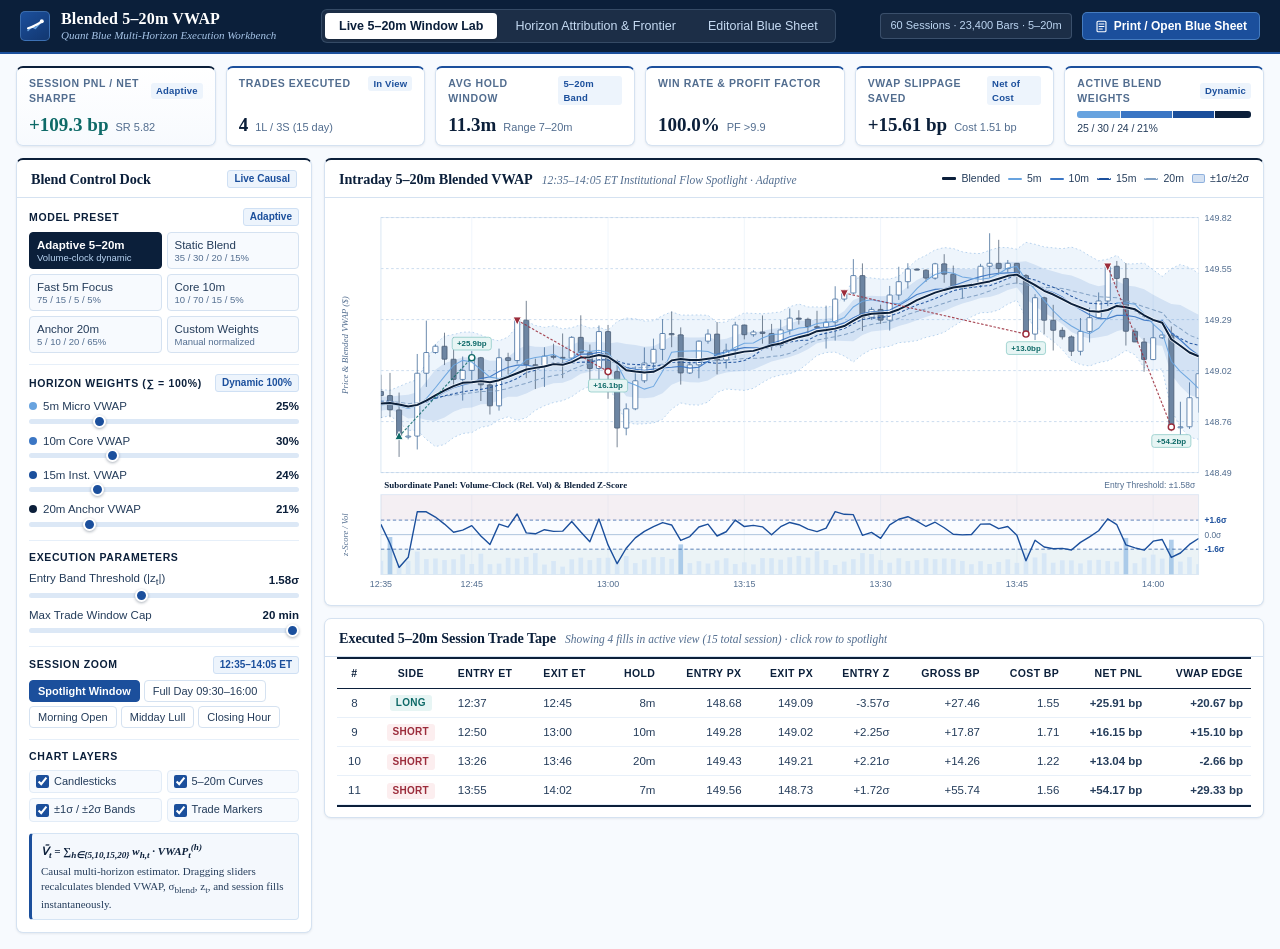
==== web/index.html @ 2b00d5d2 "Initial commit: Blended 5-20m Trade Window VWAP (Blue Style)" ====
<!DOCTYPE html>
<html lang="en">
<head>
  <meta charset="UTF-8">
  <meta name="viewport" content="width=device-width, initial-scale=1.0">
  <title>Blended 5–20m VWAP — Quant Blue Research Workbench</title>
  <link rel="stylesheet" href="styles.css">
</head>
<body>
  <!-- Top Navigation Bar -->
  <header class="topbar">
    <div class="brand">
      <div class="brand-mark" aria-hidden="true">
        <svg width="18" height="18" viewBox="0 0 18 18" fill="none">
          <path d="M2 13.5L6 9.5L9.2 11.4L15.8 4.2" stroke="#68A3DF" stroke-width="1.6" stroke-linecap="round" stroke-linejoin="round"/>
          <path d="M2 11.2C5.2 10.6 7.8 9.2 10.8 7.5C12.9 6.3 14.5 5.4 16 4.8" stroke="#FFFFFF" stroke-width="2.1" stroke-linecap="round"/>
          <circle cx="15.8" cy="4.2" r="2" fill="#FFFFFF"/>
        </svg>
      </div>
      <div class="brand-text">
        <span class="brand-title">Blended 5–20m VWAP</span>
        <span class="brand-sub">Quant Blue Multi-Horizon Execution Workbench</span>
      </div>
    </div>

    <nav class="nav-tabs" role="tablist" aria-label="Workbench Views">
      <button class="nav-tab active" role="tab" aria-selected="true" data-tab="lab" id="tabBtnLab">
        Live 5–20m Window Lab
      </button>
      <button class="nav-tab" role="tab" aria-selected="false" data-tab="attribution" id="tabBtnAttribution">
        Horizon Attribution &amp; Frontier
      </button>
      <button class="nav-tab" role="tab" aria-selected="false" data-tab="sheet" id="tabBtnSheet">
        Editorial Blue Sheet
      </button>
    </nav>

    <div class="topbar-actions">
      <span class="meta-pill num" id="topbarMeta">60 Sessions · 23,400 Bars</span>
      <button class="btn-sheet-quick" id="btnQuickSheet" title="Open Editorial Blue Sheet">
        <svg width="13" height="13" viewBox="0 0 16 16" fill="none" aria-hidden="true">
          <rect x="2.5" y="1.5" width="11" height="13" rx="1.4" stroke="currentColor" stroke-width="1.4"/>
          <path d="M5 5h6M5 8h6M5 11h4" stroke="currentColor" stroke-width="1.3" stroke-linecap="round"/>
        </svg>
        Print / Open Blue Sheet
      </button>
    </div>
  </header>

  <main class="workspace">
    <div id="dataBanner" class="data-banner">
      Waiting for quantitative data bundle (<code>../data/bundle.js</code>). Run <code>python engine/run_pipeline.py</code> to generate simulation outputs.
    </div>

    <!-- =====================================================================
         TAB 1: LIVE 5–20m WINDOW LAB
         ===================================================================== -->
    <section class="tab-panel active" id="panel-lab" role="tabpanel" aria-labelledby="tabBtnLab">
      <!-- Live KPI Strip -->
      <div class="kpi-strip">
        <div class="kpi-card flagship-kpi">
          <div class="kpi-label">
            <span>Session PnL / Net Sharpe</span>
            <span class="kpi-tag" id="kpiModeTag">Adaptive</span>
          </div>
          <div class="kpi-value-row">
            <span class="kpi-value num" id="kpiSessionPnl">—</span>
            <span class="kpi-sub num" id="kpiNetSharpe">SR —</span>
          </div>
        </div>

        <div class="kpi-card">
          <div class="kpi-label">
            <span>Trades Executed</span>
            <span class="kpi-tag num" id="kpiWindowTag">Window</span>
          </div>
          <div class="kpi-value-row">
            <span class="kpi-value num" id="kpiTradeCount">—</span>
            <span class="kpi-sub num" id="kpiLongShort">—</span>
          </div>
        </div>

        <div class="kpi-card">
          <div class="kpi-label">
            <span>Avg Hold Window</span>
            <span class="kpi-tag">5–20m Band</span>
          </div>
          <div class="kpi-value-row">
            <span class="kpi-value num" id="kpiAvgHold">—</span>
            <span class="kpi-sub num" id="kpiHoldRange">—</span>
          </div>
        </div>

        <div class="kpi-card">
          <div class="kpi-label">
            <span>Win Rate &amp; Profit Factor</span>
          </div>
          <div class="kpi-value-row">
            <span class="kpi-value num" id="kpiWinRate">—</span>
            <span class="kpi-sub num" id="kpiProfitFactor">PF —</span>
          </div>
        </div>

        <div class="kpi-card">
          <div class="kpi-label">
            <span>VWAP Slippage Saved</span>
            <span class="kpi-tag">Net of Cost</span>
          </div>
          <div class="kpi-value-row">
            <span class="kpi-value num" id="kpiSlippage">—</span>
            <span class="kpi-sub num" id="kpiAvgCost">Cost —</span>
          </div>
        </div>

        <div class="kpi-card">
          <div class="kpi-label">
            <span>Active Blend Weights</span>
            <span class="kpi-tag num" id="kpiWeightMode">w₅–w₂₀</span>
          </div>
          <div class="kpi-weight-bar" id="kpiWeightBar">
            <span style="width:35%; background:#68A3DF;"></span>
            <span style="width:30%; background:#3B76C4;"></span>
            <span style="width:20%; background:#1B4F9C;"></span>
            <span style="width:15%; background:#0B1F3A;"></span>
          </div>
          <div class="kpi-weight-labels num" id="kpiWeightText">35 / 30 / 20 / 15%</div>
        </div>
      </div>

      <!-- Two-Column Workspace -->
      <div class="lab-grid">
        <!-- Left Column: Control Dock -->
        <aside class="card card-accent-top control-dock">
          <div class="card-header">
            <div class="card-title-group">
              <h2 class="card-title">Blend Control Dock</h2>
            </div>
            <span class="dock-badge" id="dockSimBadge">Live Causal</span>
          </div>

          <div class="dock-body">
            <!-- Mode Presets -->
            <div class="dock-section">
              <div class="dock-label-row">
                <span class="dock-heading">Model Preset</span>
                <span class="dock-badge num" id="presetActiveLabel">Adaptive</span>
              </div>
              <div class="preset-grid" id="presetGrid">
                <button class="preset-btn active" data-preset="adaptive">
                  <span>Adaptive 5–20m</span>
                  <small>Volume-clock dynamic</small>
                </button>
                <button class="preset-btn" data-preset="static">
                  <span>Static Blend</span>
                  <small>35 / 30 / 20 / 15%</small>
                </button>
                <button class="preset-btn" data-preset="fast5">
                  <span>Fast 5m Focus</span>
                  <small>75 / 15 / 5 / 5%</small>
                </button>
                <button class="preset-btn" data-preset="core10">
                  <span>Core 10m</span>
                  <small>10 / 70 / 15 / 5%</small>
                </button>
                <button class="preset-btn" data-preset="anchor20">
                  <span>Anchor 20m</span>
                  <small>5 / 10 / 20 / 65%</small>
                </button>
                <button class="preset-btn" data-preset="custom">
                  <span>Custom Weights</span>
                  <small>Manual normalized</small>
                </button>
              </div>
            </div>

            <!-- 4 Synchronized Horizon Weight Sliders -->
            <div class="dock-section">
              <div class="dock-label-row">
                <span class="dock-heading">Horizon Weights (&#8721; = 100%)</span>
                <span class="dock-badge num" id="weightSumBadge">100%</span>
              </div>
              <div class="slider-list">
                <div class="slider-row">
                  <div class="slider-meta">
                    <span class="slider-name"><i class="swatch" style="background:#68A3DF;"></i>5m Micro VWAP</span>
                    <span class="slider-val num" id="valW5">35%</span>
                  </div>
                  <input type="range" class="blue-slider" id="sliderW5" min="0" max="100" step="1" value="35" aria-label="5 minute VWAP weight">
                </div>

                <div class="slider-row">
                  <div class="slider-meta">
                    <span class="slider-name"><i class="swatch" style="background:#3B76C4;"></i>10m Core VWAP</span>
                    <span class="slider-val num" id="valW10">30%</span>
                  </div>
                  <input type="range" class="blue-slider" id="sliderW10" min="0" max="100" step="1" value="30" aria-label="10 minute VWAP weight">
                </div>

                <div class="slider-row">
                  <div class="slider-meta">
                    <span class="slider-name"><i class="swatch" style="background:#1B4F9C;"></i>15m Inst. VWAP</span>
                    <span class="slider-val num" id="valW15">20%</span>
                  </div>
                  <input type="range" class="blue-slider" id="sliderW15" min="0" max="100" step="1" value="20" aria-label="15 minute VWAP weight">
                </div>

                <div class="slider-row">
                  <div class="slider-meta">
                    <span class="slider-name"><i class="swatch" style="background:#0B1F3A;"></i>20m Anchor VWAP</span>
                    <span class="slider-val num" id="valW20">15%</span>
                  </div>
                  <input type="range" class="blue-slider" id="sliderW20" min="0" max="100" step="1" value="15" aria-label="20 minute VWAP weight">
                </div>
              </div>
            </div>

            <!-- Entry Threshold & Hold Cap -->
            <div class="dock-section">
              <div class="dock-label-row">
                <span class="dock-heading">Execution Parameters</span>
              </div>
              <div class="slider-list">
                <div class="slider-row">
                  <div class="slider-meta">
                    <span class="slider-name"><span>Entry Band Threshold (|z<sub>t</sub>|)</span></span>
                    <span class="slider-val num" id="valEntryZ">1.58&sigma;</span>
                  </div>
                  <input type="range" class="blue-slider" id="sliderEntryZ" min="1.00" max="2.40" step="0.02" value="1.58" aria-label="Entry Z-score threshold">
                </div>

                <div class="slider-row">
                  <div class="slider-meta">
                    <span class="slider-name">Max Trade Window Cap</span>
                    <span class="slider-val num" id="valMaxHold">20 min</span>
                  </div>
                  <input type="range" class="blue-slider" id="sliderMaxHold" min="5" max="20" step="1" value="20" aria-label="Max trade hold window in minutes">
                </div>
              </div>
            </div>

            <!-- Session Zoom -->
            <div class="dock-section">
              <div class="dock-label-row">
                <span class="dock-heading">Session Zoom</span>
                <span class="dock-badge num" id="zoomRangeLabel">Spotlight</span>
              </div>
              <div class="zoom-pills" id="zoomPills">
                <button class="pill-btn active" data-zoom="spotlight">Spotlight Window</button>
                <button class="pill-btn" data-zoom="full">Full Day 09:30–16:00</button>
                <button class="pill-btn" data-zoom="open">Morning Open</button>
                <button class="pill-btn" data-zoom="midday">Midday Lull</button>
                <button class="pill-btn" data-zoom="close">Closing Hour</button>
              </div>
            </div>

            <!-- Overlays -->
            <div class="dock-section">
              <div class="dock-label-row">
                <span class="dock-heading">Chart Layers</span>
              </div>
              <div class="toggle-grid">
                <label class="toggle-chip"><input type="checkbox" id="chkCandles" checked> Candlesticks</label>
                <label class="toggle-chip"><input type="checkbox" id="chkHorizons" checked> 5–20m Curves</label>
                <label class="toggle-chip"><input type="checkbox" id="chkBands" checked> &plusmn;1&sigma; / &plusmn;2&sigma; Bands</label>
                <label class="toggle-chip"><input type="checkbox" id="chkTrades" checked> Trade Markers</label>
              </div>
            </div>

            <!-- Concise Causal Note -->
            <div class="dock-formula-note">
              <span class="math-line">V&#772;<sub>t</sub> = &sum;<sub>h&isin;{5,10,15,20}</sub> w<sub>h,t</sub> &middot; VWAP<sub>t</sub><sup>(h)</sup></span>
              Causal multi-horizon estimator. Dragging sliders recalculates blended VWAP, &sigma;<sub>blend</sub>, z<sub>t</sub>, and session fills instantaneously.
            </div>
          </div>
        </aside>

        <!-- Right Column: Intraday Chart + Trade Tape -->
        <div class="lab-main">
          <!-- Main Intraday Chart Card -->
          <div class="card card-accent-top">
            <div class="card-header">
              <div class="card-title-group">
                <h2 class="card-title">Intraday 5–20m Blended VWAP</h2>
                <span class="card-subtitle" id="chartWindowCaption">Representative Session · 1-min bars</span>
              </div>
              <div class="chart-legend compact">
                <span class="legend-item"><i class="legend-line" style="background:#0B1F3A; height:3px;"></i>Blended</span>
                <span class="legend-item"><i class="legend-line" style="background:#68A3DF;"></i>5m</span>
                <span class="legend-item"><i class="legend-line" style="background:#3B76C4;"></i>10m</span>
                <span class="legend-item"><i class="legend-line dashed" style="border-color:#1B4F9C;"></i>15m</span>
                <span class="legend-item"><i class="legend-line dashed" style="border-color:#7E9EC2;"></i>20m</span>
                <span class="legend-item"><i class="legend-band"></i>&plusmn;1&sigma;/&plusmn;2&sigma;</span>
              </div>
            </div>

            <div class="chart-stage" id="chartStage">
              <svg id="intradayChart" class="chart-svg" viewBox="0 0 1080 462" preserveAspectRatio="xMidYMid meet" role="img" aria-label="Intraday Blended 5-20m VWAP chart with volume clock and Z-score panel"></svg>
              <div id="chartTooltip" class="inspector-tooltip"></div>
            </div>
          </div>

          <!-- Trade Tape Table Card -->
          <div class="card">
            <div class="card-header">
              <div class="card-title-group">
                <h2 class="card-title">Executed 5–20m Session Trade Tape</h2>
                <span class="card-subtitle" id="tapeSummaryText">Click any row to spotlight entry/exit on chart</span>
              </div>
              <button class="pill-btn" id="btnClearTradeSelection" style="display:none;">Clear Spotlight</button>
            </div>
            <div class="tape-card-body">
              <div class="table-scroll">
                <table class="booktabs" id="tradeTapeTable">
                  <thead>
                    <tr>
                      <th class="center">#</th>
                      <th class="center">Side</th>
                      <th class="left">Entry ET</th>
                      <th class="left">Exit ET</th>
                      <th>Hold</th>
                      <th>Entry Px</th>
                      <th>Exit Px</th>
                      <th>Entry z</th>
                      <th>Gross bp</th>
                      <th>Cost bp</th>
                      <th>Net PnL</th>
                      <th>VWAP Edge</th>
                    </tr>
                  </thead>
                  <tbody id="tradeTapeBody"></tbody>
                </table>
              </div>
            </div>
          </div>
        </div>
      </div>
    </section>

    <!-- =====================================================================
         TAB 2: HORIZON ATTRIBUTION & FRONTIER
         ===================================================================== -->
    <section class="tab-panel" id="panel-attribution" role="tabpanel" aria-labelledby="tabBtnAttribution">
      <div class="attr-top-grid">
        <!-- Left: Interactive Fig. 1 Regime Frontier Map -->
        <div class="card card-accent-top">
          <div class="card-header">
            <div class="card-title-group">
              <h2 class="card-title">Fig. 1. The 5–20m VWAP Regime Frontier</h2>
              <span class="card-subtitle">13 trade-window configurations across 3 holding regimes · click any bubble to inspect</span>
            </div>
          </div>
          <div class="frontier-body">
            <svg id="frontierChart" class="chart-svg" viewBox="0 0 820 388" preserveAspectRatio="xMidYMid meet" role="img" aria-label="Interactive 5 to 20 minute VWAP Regime Frontier Map"></svg>

            <!-- Selected Configuration Inspector Card -->
            <div class="config-inspector" id="configInspector">
              <div class="ci-main">
                <span class="ci-name" id="ciName">Adaptive Blend 5–20m</span>
                <span class="ci-meta" id="ciMeta">Core Blended · 5–20m Dynamic · Flagship</span>
              </div>
              <div class="ci-metrics num" id="ciMetrics"></div>
              <button class="btn-inspect-lab" id="btnLoadInLab">Load in Window Lab &rarr;</button>
            </div>
          </div>
        </div>

        <!-- Right Stack: Dynamic Weight Schedule + Duration Distribution -->
        <div class="attr-right-stack">
          <div class="card card-accent-top">
            <div class="card-header">
              <div class="card-title-group">
                <h2 class="card-title">Intraday Weight Schedule</h2>
              </div>
              <div class="chart-legend compact">
                <span class="legend-item"><i class="swatch" style="background:#68A3DF;"></i>5m</span>
                <span class="legend-item"><i class="swatch" style="background:#3B76C4;"></i>10m</span>
                <span class="legend-item"><i class="swatch" style="background:#1B4F9C;"></i>15m</span>
                <span class="legend-item"><i class="swatch" style="background:#0B1F3A;"></i>20m</span>
                <span class="legend-item"><i class="legend-line dashed" style="border-color:#0B1F3A;"></i>Vol</span>
              </div>
            </div>
            <div class="attr-chart-pad">
              <svg id="weightScheduleChart" class="chart-svg" viewBox="0 0 540 202" preserveAspectRatio="xMidYMid meet" role="img" aria-label="Intraday Dynamic Weight Schedule across 5m to 20m horizons"></svg>
              <div id="weightTooltip" class="inspector-tooltip" style="min-width:190px;"></div>
            </div>
          </div>

          <div class="card">
            <div class="card-header">
              <div class="card-title-group">
                <h2 class="card-title">Trade Duration (5–20m)</h2>
                <span class="card-subtitle" id="durationSubtitle">Flagship Adaptive Blend histogram</span>
              </div>
            </div>
            <div class="attr-chart-pad">
              <svg id="durationChart" class="chart-svg" viewBox="0 0 540 194" preserveAspectRatio="xMidYMid meet" role="img" aria-label="Flagship trade holding duration distribution from 5 to 20 minutes"></svg>
            </div>
          </div>
        </div>
      </div>

      <!-- Bottom Full-Width Sortable 13-Configuration Benchmark Table -->
      <div class="card card-accent-top">
        <div class="card-header">
          <div class="card-title-group">
            <h2 class="card-title">Table I. Complete 13-Configuration 5–20m VWAP Benchmark</h2>
            <span class="card-subtitle">Click column headers to sort · click row to highlight on Fig. 1</span>
          </div>
          <div class="filter-bar" id="regimeFilterBar">
            <button class="pill-btn active" data-filter="all">All (13)</button>
            <button class="pill-btn" data-filter="blended">Blended 5–20m (3)</button>
            <button class="pill-btn" data-filter="micro">Micro-Pulse (4)</button>
            <button class="pill-btn" data-filter="core">Core Blended (5)</button>
            <button class="pill-btn" data-filter="anchor">Anchor Drift (4)</button>
          </div>
        </div>
        <div class="tape-card-body">
          <div class="table-scroll tall">
            <table class="booktabs" id="benchmarkTable">
              <thead>
                <tr>
                  <th class="left sortable" data-sort="name">Configuration <span class="sort-arrow"></span></th>
                  <th class="left sortable" data-sort="regime">Regime <span class="sort-arrow"></span></th>
                  <th class="center sortable" data-sort="window_label">Window <span class="sort-arrow"></span></th>
                  <th class="sortable" data-sort="avg_hold_min">Avg Hold <span class="sort-arrow"></span></th>
                  <th class="sortable" data-sort="net_sharpe">Net Sharpe <span class="sort-arrow">&#9660;</span></th>
                  <th class="sortable" data-sort="gross_sharpe">Gross SR <span class="sort-arrow"></span></th>
                  <th class="sortable" data-sort="annual_return_pct">Ann. Ret % <span class="sort-arrow"></span></th>
                  <th class="sortable" data-sort="vwap_slippage_saved_bps">Slip. Saved <span class="sort-arrow"></span></th>
                  <th class="sortable" data-sort="annual_trades">Ann. Trades <span class="sort-arrow"></span></th>
                  <th class="sortable" data-sort="win_rate_pct">Win Rate <span class="sort-arrow"></span></th>
                  <th class="sortable" data-sort="profit_factor">PF <span class="sort-arrow"></span></th>
                  <th class="sortable" data-sort="max_drawdown_pct">Max DD <span class="sort-arrow"></span></th>
                  <th class="sortable" data-sort="avg_cost_bps">Cost bp <span class="sort-arrow"></span></th>
                </tr>
              </thead>
              <tbody id="benchmarkBody"></tbody>
            </table>
          </div>
        </div>
      </div>
    </section>

    <!-- =====================================================================
         TAB 3: EDITORIAL BLUE SHEET PREVIEW
         ===================================================================== -->
    <section class="tab-panel" id="panel-sheet" role="tabpanel" aria-labelledby="tabBtnSheet">
      <div class="sheet-toolbar">
        <div class="card-title-group">
          <h2 class="card-title">Publication Broadsheet — Blended 5–20m VWAP Editorial Blue Sheet</h2>
          <span class="card-subtitle">Single-page Letter layout powered by identical quantitative bundle</span>
        </div>
        <div class="sheet-actions">
          <a class="btn-secondary" href="blue_sheet.html" target="_blank" rel="noopener">Open Full Sheet &#8599;</a>
          <button class="btn-primary" id="btnPrintSheet">Print / Save PDF</button>
        </div>
      </div>

      <div class="sheet-stage">
        <div class="sheet-frame-wrap">
          <iframe id="blueSheetFrame" class="sheet-frame" src="blue_sheet.html" title="Editorial Blue Sheet Preview"></iframe>
        </div>
      </div>
    </section>
  </main>

  <script src="../data/bundle.js"></script>
  <script src="app.js"></script>
</body>
</html>
---- web/styles.css ----
/* ==========================================================================
   Blended 5-20m VWAP — Quant Blue Editorial Workbench
   Offline-capable stylesheet faithful to refined academic Quant Blue DNA
   ========================================================================== */

:root {
  --navy: #0B1F3A;
  --navy-deep: #071529;
  --cobalt: #1B4F9C;
  --steel: #3B76C4;
  --cerulean: #68A3DF;
  --sky-muted: #98BCE3;
  --ice: #EDF4FC;
  --ice-soft: #F4F8FD;
  --porcelain: #F7FAFE;
  --white: #FFFFFF;

  --ink: #0B1F3A;
  --ink-body: #253D5B;
  --ink-muted: #526D8F;
  --grid: #B8CEE8;
  --border: #D5E2F1;
  --border-strong: #9CB6D4;

  --long: #0E6A68;
  --long-bg: #E7F5F4;
  --short: #9B2C3B;
  --short-bg: #FCEEEF;

  --font-serif: "Georgia", "Cambria", "Times New Roman", serif;
  --font-sans: "Segoe UI", -apple-system, BlinkMacSystemFont, "Helvetica Neue", Arial, sans-serif;
  --font-mono: "Consolas", "SFMono-Regular", "Segoe UI", monospace;

  --radius-sm: 4px;
  --radius-md: 7px;
  --shadow-card: 0 1px 3px rgba(11, 31, 58, 0.05), 0 1px 2px rgba(11, 31, 58, 0.03);
  --shadow-float: 0 8px 24px rgba(11, 31, 58, 0.12);
}

*, *::before, *::after {
  box-sizing: border-box;
}

html, body {
  margin: 0;
  padding: 0;
  background-color: var(--porcelain);
  color: var(--ink);
  font-family: var(--font-sans);
  font-size: 13px;
  line-height: 1.42;
  -webkit-font-smoothing: antialiased;
}

.num {
  font-variant-numeric: tabular-nums;
}

/* ---------- Top Navigation Bar ---------- */
.topbar {
  position: sticky;
  top: 0;
  z-index: 40;
  height: 54px;
  background: var(--navy);
  color: var(--white);
  border-bottom: 2px solid var(--cobalt);
  display: flex;
  align-items: center;
  justify-content: space-between;
  padding: 0 20px;
  gap: 16px;
}

.brand {
  display: flex;
  align-items: center;
  gap: 11px;
  min-width: 0;
}

.brand-mark {
  width: 30px;
  height: 30px;
  border-radius: 5px;
  background: linear-gradient(145deg, var(--cobalt) 0%, #123770 100%);
  border: 1px solid rgba(104, 163, 223, 0.45);
  display: flex;
  align-items: center;
  justify-content: center;
  flex-shrink: 0;
}

.brand-text {
  display: flex;
  flex-direction: column;
  line-height: 1.15;
}

.brand-title {
  font-family: var(--font-serif);
  font-size: 16px;
  font-weight: 700;
  letter-spacing: 0.01em;
  color: var(--white);
  white-space: nowrap;
}

.brand-sub {
  font-family: var(--font-serif);
  font-style: italic;
  font-size: 11px;
  color: #A7C5E8;
  white-space: nowrap;
}

.nav-tabs {
  display: flex;
  align-items: center;
  gap: 4px;
  background: rgba(255, 255, 255, 0.07);
  padding: 3px;
  border-radius: 6px;
  border: 1px solid rgba(167, 197, 232, 0.18);
}

.nav-tab {
  appearance: none;
  border: none;
  background: transparent;
  color: #C7DCF4;
  font-family: var(--font-sans);
  font-size: 12.5px;
  font-weight: 500;
  padding: 6px 14px;
  border-radius: 4px;
  cursor: pointer;
  white-space: nowrap;
}

.nav-tab:hover {
  color: var(--white);
  background: rgba(255, 255, 255, 0.08);
}

.nav-tab.active {
  background: var(--white);
  color: var(--navy);
  font-weight: 600;
  box-shadow: 0 1px 2px rgba(0, 0, 0, 0.18);
}

.topbar-actions {
  display: flex;
  align-items: center;
  gap: 10px;
}

.meta-pill {
  font-size: 11px;
  color: #BDD6F2;
  background: rgba(255, 255, 255, 0.07);
  border: 1px solid rgba(167, 197, 232, 0.22);
  padding: 4px 9px;
  border-radius: 4px;
  white-space: nowrap;
}

.btn-sheet-quick {
  appearance: none;
  background: var(--cobalt);
  color: var(--white);
  border: 1px solid rgba(104, 163, 223, 0.55);
  font-family: var(--font-sans);
  font-size: 12px;
  font-weight: 600;
  padding: 6px 12px;
  border-radius: 5px;
  cursor: pointer;
  display: inline-flex;
  align-items: center;
  gap: 6px;
  transition: background 0.15s ease;
  white-space: nowrap;
}

.btn-sheet-quick:hover {
  background: var(--steel);
}

/* ---------- Main Container & Views ---------- */
.workspace {
  max-width: 1440px;
  margin: 0 auto;
  padding: 12px 16px 16px;
}

.tab-panel {
  display: none;
}

.tab-panel.active {
  display: block;
}

/* ---------- Editorial Cards ---------- */
.card {
  background: var(--white);
  border: 1px solid var(--border);
  border-radius: var(--radius-md);
  box-shadow: var(--shadow-card);
}

.card-accent-top {
  border-top: 2.5px solid var(--navy);
}

.card-header {
  display: flex;
  align-items: center;
  justify-content: space-between;
  gap: 12px;
  padding: 9px 14px 8px;
  border-bottom: 1px solid var(--border);
}

.card-title-group {
  display: flex;
  align-items: baseline;
  gap: 9px;
  min-width: 0;
}

.card-title {
  margin: 0;
  font-family: var(--font-serif);
  font-size: 14.2px;
  font-weight: 700;
  color: var(--navy);
  letter-spacing: -0.005em;
  white-space: nowrap;
}

.card-subtitle {
  font-family: var(--font-serif);
  font-style: italic;
  font-size: 11.5px;
  color: var(--ink-muted);
  white-space: nowrap;
  overflow: hidden;
  text-overflow: ellipsis;
}

/* ---------- KPI Strip (Tab 1) ---------- */
.kpi-strip {
  display: grid;
  grid-template-columns: repeat(6, minmax(0, 1fr));
  gap: 10px;
  margin-bottom: 12px;
}

.kpi-card {
  background: var(--white);
  border: 1px solid var(--border);
  border-top: 2px solid var(--cobalt);
  border-radius: var(--radius-md);
  padding: 8px 12px 9px;
  box-shadow: var(--shadow-card);
  display: flex;
  flex-direction: column;
  justify-content: space-between;
  min-height: 68px;
}

.kpi-card.flagship-kpi {
  border-top-color: var(--navy);
  background: linear-gradient(180deg, #FFFFFF 0%, #F7FAFE 100%);
}

.kpi-label {
  font-size: 10.5px;
  font-weight: 600;
  text-transform: uppercase;
  letter-spacing: 0.055em;
  color: var(--ink-muted);
  display: flex;
  align-items: center;
  justify-content: space-between;
  gap: 6px;
}

.kpi-tag {
  font-size: 9.5px;
  font-weight: 600;
  padding: 1px 5px;
  border-radius: 3px;
  background: var(--ice);
  color: var(--cobalt);
  letter-spacing: 0.02em;
  text-transform: none;
}

.kpi-value-row {
  display: flex;
  align-items: baseline;
  gap: 7px;
  margin-top: 2px;
}

.kpi-value {
  font-family: var(--font-serif);
  font-size: 19px;
  font-weight: 700;
  color: var(--navy);
  line-height: 1.15;
}

.kpi-value.pos { color: var(--long); }
.kpi-value.neg { color: var(--short); }

.kpi-sub {
  font-size: 11px;
  color: var(--ink-muted);
  white-space: nowrap;
  overflow: hidden;
  text-overflow: ellipsis;
}

.kpi-weight-bar {
  display: flex;
  height: 7px;
  border-radius: 3px;
  overflow: hidden;
  background: var(--ice);
  margin: 5px 0 3px;
  gap: 1px;
}

.kpi-weight-bar span {
  display: block;
  height: 100%;
  transition: width 0.15s ease;
}

.kpi-weight-labels {
  font-size: 10.5px;
  color: var(--ink-body);
  font-weight: 500;
  letter-spacing: -0.01em;
}

/* ---------- Tab 1 Lab Grid ---------- */
.lab-grid {
  display: grid;
  grid-template-columns: 296px minmax(0, 1fr);
  gap: 12px;
  align-items: start;
}

/* Control Dock */
.control-dock {
  display: flex;
  flex-direction: column;
}

.dock-body {
  padding: 10px 12px 12px;
  display: flex;
  flex-direction: column;
  gap: 11px;
}

.dock-section {
  display: flex;
  flex-direction: column;
  gap: 6px;
}

.dock-section + .dock-section {
  padding-top: 9px;
  border-top: 1px solid #E6EFF9;
}

.dock-label-row {
  display: flex;
  align-items: center;
  justify-content: space-between;
  gap: 6px;
}

.dock-heading {
  font-size: 10.5px;
  font-weight: 700;
  text-transform: uppercase;
  letter-spacing: 0.06em;
  color: var(--navy);
}

.dock-badge {
  font-size: 10px;
  font-weight: 600;
  padding: 1px 6px;
  border-radius: 3px;
  background: var(--ice);
  color: var(--cobalt);
  border: 1px solid #CFE0F4;
}

.preset-grid {
  display: grid;
  grid-template-columns: repeat(2, minmax(0, 1fr));
  gap: 5px;
}

.preset-btn {
  appearance: none;
  border: 1px solid var(--border);
  background: var(--porcelain);
  color: var(--ink-body);
  font-family: var(--font-sans);
  font-size: 11.5px;
  font-weight: 500;
  padding: 5.5px 7px;
  border-radius: 4px;
  cursor: pointer;
  text-align: left;
  transition: all 0.12s ease;
  display: flex;
  flex-direction: column;
  gap: 1px;
}

.preset-btn small {
  font-size: 9.5px;
  color: var(--ink-muted);
  font-weight: 400;
}

.preset-btn:hover {
  border-color: var(--steel);
  background: var(--ice-soft);
}

.preset-btn.active {
  background: var(--navy);
  border-color: var(--navy);
  color: var(--white);
  font-weight: 600;
}

.preset-btn.active small {
  color: #B9D4F2;
}

/* Sliders */
.slider-list {
  display: flex;
  flex-direction: column;
  gap: 7px;
}

.slider-row {
  display: flex;
  flex-direction: column;
  gap: 2px;
}

.slider-meta {
  display: flex;
  align-items: center;
  justify-content: space-between;
  font-size: 11.5px;
}

.slider-name {
  display: inline-flex;
  align-items: center;
  gap: 6px;
  font-weight: 500;
  color: var(--ink-body);
}

.swatch {
  width: 8px;
  height: 8px;
  border-radius: 50%;
  display: inline-block;
  flex-shrink: 0;
}

.slider-val {
  font-weight: 600;
  color: var(--navy);
  font-size: 11.5px;
}

input[type="range"].blue-slider {
  -webkit-appearance: none;
  appearance: none;
  width: 100%;
  height: 5px;
  border-radius: 3px;
  background: #DCE8F6;
  outline: none;
  margin: 2px 0;
  cursor: pointer;
}

input[type="range"].blue-slider::-webkit-slider-thumb {
  -webkit-appearance: none;
  appearance: none;
  width: 13px;
  height: 13px;
  border-radius: 50%;
  background: var(--cobalt);
  border: 2px solid var(--white);
  box-shadow: 0 1px 3px rgba(11, 31, 58, 0.35);
  cursor: pointer;
}

input[type="range"].blue-slider::-moz-range-thumb {
  width: 13px;
  height: 13px;
  border-radius: 50%;
  background: var(--cobalt);
  border: 2px solid var(--white);
  box-shadow: 0 1px 3px rgba(11, 31, 58, 0.35);
  cursor: pointer;
}

/* Zoom Pills & Overlays */
.zoom-pills {
  display: flex;
  flex-wrap: wrap;
  gap: 4px;
}

.pill-btn {
  appearance: none;
  border: 1px solid var(--border);
  background: var(--white);
  color: var(--ink-body);
  font-family: var(--font-sans);
  font-size: 11px;
  font-weight: 500;
  padding: 4px 8px;
  border-radius: 4px;
  cursor: pointer;
  transition: all 0.12s ease;
}

.pill-btn:hover {
  border-color: var(--steel);
  background: var(--ice-soft);
}

.pill-btn.active {
  background: var(--cobalt);
  border-color: var(--cobalt);
  color: var(--white);
  font-weight: 600;
}

.toggle-grid {
  display: grid;
  grid-template-columns: repeat(2, minmax(0, 1fr));
  gap: 5px;
}

.toggle-chip {
  display: flex;
  align-items: center;
  gap: 5px;
  font-size: 11px;
  color: var(--ink-body);
  cursor: pointer;
  user-select: none;
  padding: 3px 6px;
  border-radius: 4px;
  background: var(--porcelain);
  border: 1px solid #E2ECF7;
}

.toggle-chip input {
  accent-color: var(--cobalt);
  margin: 0;
}

.dock-formula-note {
  background: var(--ice-soft);
  border: 1px solid #D5E4F4;
  border-left: 3px solid var(--cobalt);
  border-radius: 4px;
  padding: 7px 9px;
  font-family: var(--font-serif);
  font-size: 11px;
  color: var(--ink-body);
  line-height: 1.4;
}

.dock-formula-note .math-line {
  font-style: italic;
  color: var(--navy);
  font-weight: 600;
  display: block;
  margin-bottom: 2px;
}

/* ---------- Right Column: Chart + Tape ---------- */
.lab-main {
  display: flex;
  flex-direction: column;
  gap: 12px;
  min-width: 0;
}

.chart-legend {
  display: flex;
  align-items: center;
  flex-wrap: wrap;
  gap: 10px;
  font-size: 11px;
  color: var(--ink-body);
}

.chart-legend.compact {
  flex-wrap: nowrap;
  gap: 8px;
  font-size: 10.5px;
  flex-shrink: 0;
}

.legend-item {
  display: inline-flex;
  align-items: center;
  gap: 5px;
  white-space: nowrap;
}

.legend-line {
  width: 14px;
  height: 2.5px;
  border-radius: 1px;
  display: inline-block;
}

.legend-line.dashed {
  height: 0;
  border-top: 2px dashed;
  background: transparent !important;
}

.legend-band {
  width: 13px;
  height: 9px;
  border-radius: 2px;
  background: rgba(59, 118, 196, 0.22);
  border: 1px solid rgba(59, 118, 196, 0.45);
  display: inline-block;
}

.chart-stage {
  position: relative;
  padding: 6px 10px 8px;
}

.chart-svg {
  width: 100%;
  display: block;
  user-select: none;
}

/* Floating / Pinned Hover Tooltip */
.inspector-tooltip {
  position: absolute;
  top: 12px;
  left: 20px;
  z-index: 20;
  background: rgba(255, 255, 255, 0.96);
  border: 1px solid var(--border-strong);
  border-top: 2.5px solid var(--navy);
  border-radius: 5px;
  box-shadow: var(--shadow-float);
  padding: 8px 10px;
  font-size: 11px;
  pointer-events: none;
  min-width: 224px;
  display: none;
}

.inspector-tooltip.visible {
  display: block;
}

.tt-head {
  display: flex;
  align-items: baseline;
  justify-content: space-between;
  border-bottom: 1px solid var(--border);
  padding-bottom: 4px;
  margin-bottom: 5px;
  gap: 10px;
}

.tt-time {
  font-family: var(--font-serif);
  font-weight: 700;
  font-size: 12.5px;
  color: var(--navy);
}

.tt-px {
  font-weight: 700;
  color: var(--cobalt);
}

.tt-grid {
  display: grid;
  grid-template-columns: auto auto;
  gap: 2px 14px;
}

.tt-k { color: var(--ink-muted); }
.tt-v { text-align: right; font-weight: 600; color: var(--navy); }

.tt-weights {
  margin-top: 5px;
  padding-top: 5px;
  border-top: 1px dashed var(--border);
  font-size: 10.5px;
  color: var(--ink-body);
}

/* ---------- Booktabs Blue Style Tables ---------- */
.tape-card-body {
  padding: 0 12px 10px;
}

.table-scroll {
  max-height: 202px;
  overflow-y: auto;
  border-bottom: 2px solid var(--navy);
}

.table-scroll.tall {
  max-height: 320px;
}

table.booktabs {
  width: 100%;
  border-collapse: collapse;
  font-size: 11.5px;
}

table.booktabs thead th {
  position: sticky;
  top: 0;
  z-index: 5;
  background: var(--white);
  color: var(--navy);
  font-weight: 700;
  font-size: 10.5px;
  text-transform: uppercase;
  letter-spacing: 0.04em;
  padding: 7px 8px;
  border-top: 2px solid var(--navy);
  border-bottom: 1px solid var(--navy);
  text-align: right;
  white-space: nowrap;
}

table.booktabs thead th.left,
table.booktabs tbody td.left {
  text-align: left;
}

table.booktabs thead th.center,
table.booktabs tbody td.center {
  text-align: center;
}

table.booktabs thead th.sortable {
  cursor: pointer;
  user-select: none;
}

table.booktabs thead th.sortable:hover {
  background: var(--ice-soft);
  color: var(--cobalt);
}

table.booktabs tbody td {
  padding: 5.5px 8px;
  border-bottom: 1px solid #E8F0F9;
  color: var(--ink-body);
  text-align: right;
  white-space: nowrap;
}

table.booktabs tbody tr {
  cursor: pointer;
  transition: background 0.1s ease;
}

table.booktabs tbody tr:hover {
  background: var(--ice-soft);
}

table.booktabs tbody tr.selected-row {
  background: #DCEBFA !important;
}

table.booktabs tbody tr.flagship-row {
  background: var(--ice);
  font-weight: 600;
}

table.booktabs tbody tr.flagship-row td {
  color: var(--navy);
}

.side-pill {
  display: inline-block;
  font-size: 10px;
  font-weight: 700;
  padding: 1px 6px;
  border-radius: 3px;
  letter-spacing: 0.03em;
}

.side-pill.long {
  background: var(--long-bg);
  color: var(--long);
}

.side-pill.short {
  background: var(--short-bg);
  color: var(--short);
}

.pnl-pos { color: var(--long); font-weight: 600; }
.pnl-neg { color: var(--short); font-weight: 600; }

.flagship-badge {
  display: inline-block;
  font-size: 9px;
  font-weight: 700;
  letter-spacing: 0.05em;
  background: var(--navy);
  color: var(--white);
  padding: 1.5px 5px;
  border-radius: 3px;
  margin-left: 6px;
  vertical-align: middle;
}

.regime-chip {
  display: inline-block;
  font-size: 10px;
  font-weight: 600;
  padding: 1.5px 6px;
  border-radius: 3px;
}

.regime-chip.micro { background: #E9F3FC; color: #2B62A8; }
.regime-chip.core { background: #DCEAF9; color: #0B1F3A; border: 1px solid #B6D0EC; }
.regime-chip.anchor { background: #EEF2F7; color: #3D5573; }

/* ---------- Tab 2: Horizon Attribution & Frontier ---------- */
.attr-top-grid {
  display: grid;
  grid-template-columns: 1.48fr 1fr;
  gap: 12px;
  margin-bottom: 12px;
  align-items: stretch;
}

.attr-right-stack {
  display: flex;
  flex-direction: column;
  gap: 12px;
}

.frontier-body {
  padding: 8px 12px 10px;
  display: flex;
  flex-direction: column;
  gap: 8px;
}

.config-inspector {
  background: var(--ice-soft);
  border: 1px solid #CFE0F3;
  border-left: 3.5px solid var(--navy);
  border-radius: 5px;
  padding: 8px 11px;
  display: flex;
  align-items: center;
  justify-content: space-between;
  gap: 10px;
  flex-wrap: nowrap;
}

.ci-main {
  display: flex;
  flex-direction: column;
  gap: 1px;
  min-width: 165px;
  flex-shrink: 1;
}

.ci-name {
  font-family: var(--font-serif);
  font-size: 13.5px;
  font-weight: 700;
  color: var(--navy);
  white-space: nowrap;
}

.ci-meta {
  font-size: 10.5px;
  color: var(--ink-muted);
  white-space: nowrap;
}

.ci-metrics {
  display: flex;
  align-items: center;
  gap: 11px;
  flex-wrap: nowrap;
}

.ci-stat {
  display: flex;
  flex-direction: column;
  line-height: 1.25;
  white-space: nowrap;
}

.ci-stat-k {
  font-size: 9px;
  text-transform: uppercase;
  letter-spacing: 0.04em;
  color: var(--ink-muted);
  font-weight: 600;
  white-space: nowrap;
}

.ci-stat-v {
  font-size: 12.5px;
  font-weight: 700;
  color: var(--navy);
  white-space: nowrap;
}

.btn-inspect-lab {
  appearance: none;
  background: var(--navy);
  color: var(--white);
  border: none;
  font-family: var(--font-sans);
  font-size: 11.5px;
  font-weight: 600;
  padding: 6px 11px;
  border-radius: 4px;
  cursor: pointer;
  white-space: nowrap;
  transition: background 0.15s ease;
}

.btn-inspect-lab:hover {
  background: var(--cobalt);
}

.attr-chart-pad {
  padding: 6px 10px 8px;
  position: relative;
}

.filter-bar {
  display: flex;
  align-items: center;
  gap: 5px;
  flex-wrap: wrap;
}

.sort-arrow {
  font-size: 9px;
  margin-left: 3px;
  color: var(--cobalt);
}

/* ---------- Tab 3: Editorial Blue Sheet Embed ---------- */
.sheet-toolbar {
  display: flex;
  align-items: center;
  justify-content: space-between;
  gap: 12px;
  padding: 10px 14px;
  background: var(--white);
  border: 1px solid var(--border);
  border-top: 2.5px solid var(--navy);
  border-radius: var(--radius-md);
  margin-bottom: 12px;
  box-shadow: var(--shadow-card);
}

.sheet-actions {
  display: flex;
  align-items: center;
  gap: 8px;
}

.btn-secondary {
  appearance: none;
  background: var(--porcelain);
  color: var(--navy);
  border: 1px solid var(--border-strong);
  font-family: var(--font-sans);
  font-size: 12px;
  font-weight: 600;
  padding: 6px 12px;
  border-radius: 5px;
  cursor: pointer;
  text-decoration: none;
  display: inline-flex;
  align-items: center;
  gap: 5px;
}

.btn-secondary:hover {
  background: var(--ice);
  border-color: var(--cobalt);
}

.btn-primary {
  appearance: none;
  background: var(--navy);
  color: var(--white);
  border: 1px solid var(--navy);
  font-family: var(--font-sans);
  font-size: 12px;
  font-weight: 600;
  padding: 6px 13px;
  border-radius: 5px;
  cursor: pointer;
}

.btn-primary:hover {
  background: var(--cobalt);
}

.sheet-stage {
  background: #DCE7F5;
  border: 1px solid var(--border-strong);
  border-radius: var(--radius-md);
  padding: 18px;
  display: flex;
  justify-content: center;
  min-height: 820px;
}

.sheet-frame-wrap {
  width: 100%;
  max-width: 960px;
  background: var(--white);
  box-shadow: 0 12px 34px rgba(11, 31, 58, 0.18);
  border: 1px solid #C2D4EA;
  overflow: hidden;
}

.sheet-frame {
  width: 100%;
  height: 1245px;
  border: none;
  display: block;
  background: var(--white);
}

/* ---------- Empty / Error Banner ---------- */
.data-banner {
  background: #FFF9EB;
  border: 1px solid #E5C97B;
  color: #5C4308;
  padding: 10px 14px;
  border-radius: 6px;
  margin-bottom: 12px;
  font-size: 12.5px;
  display: none;
}

.data-banner.visible {
  display: block;
}

/* ---------- Responsive Fallback ---------- */
@media (max-width: 1180px) {
  .kpi-strip {
    grid-template-columns: repeat(3, minmax(0, 1fr));
  }
  .lab-grid {
    grid-template-columns: 1fr;
  }
  .attr-top-grid {
    grid-template-columns: 1fr;
  }
}
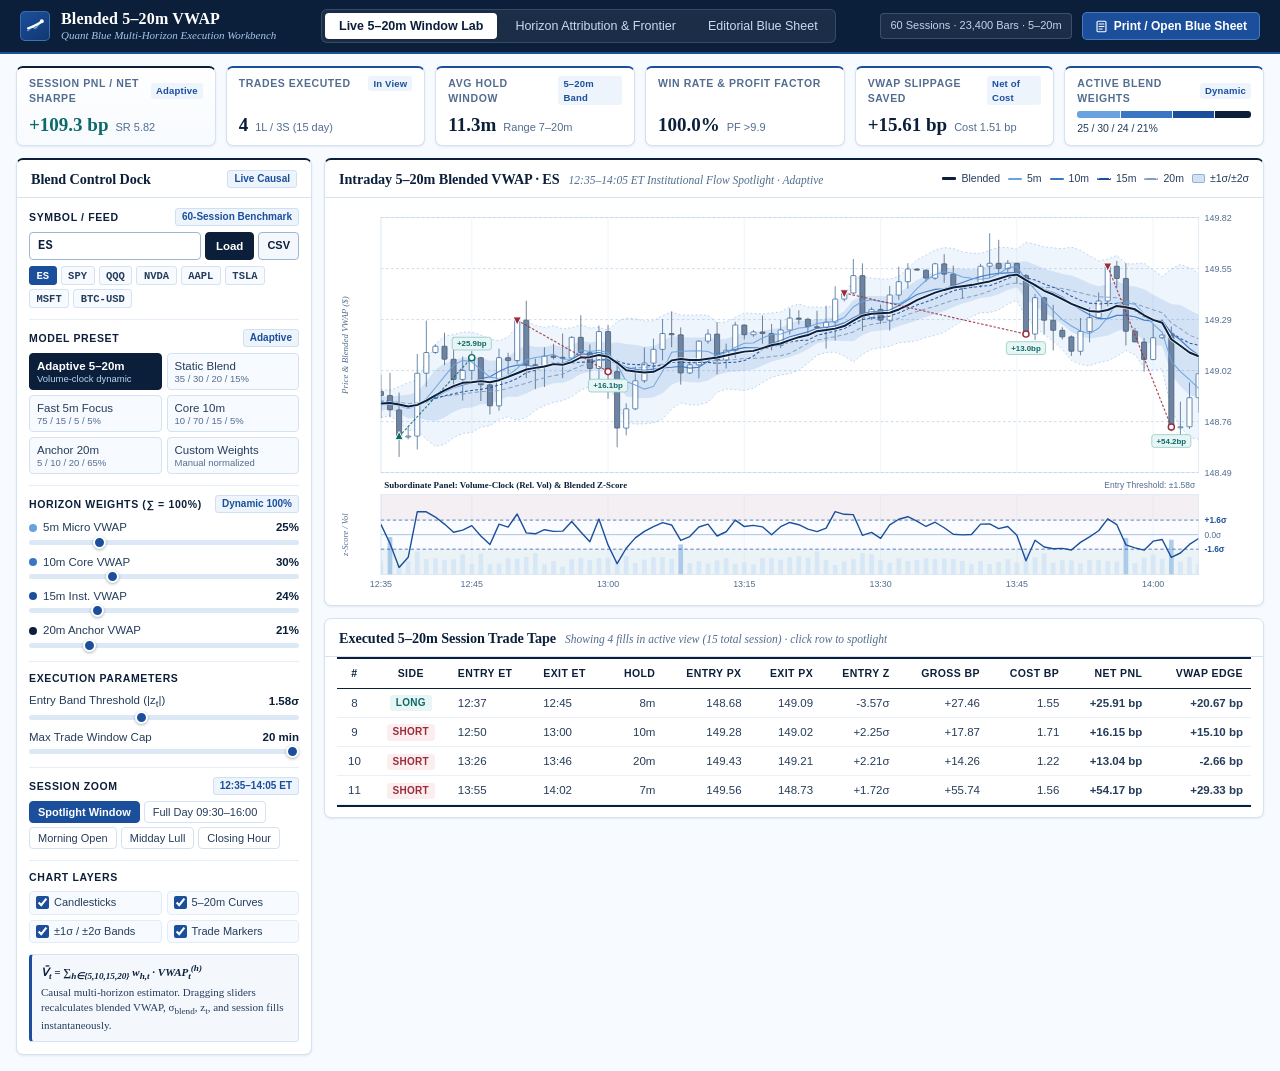
==== commit a88e36cc: "Add custom symbol input, quick-pick chips, live crypto 1m feed, and CSV import" ====
--- a/web/index.html
+++ b/web/index.html
@@ -139,6 +139,42 @@
           </div>
 
           <div class="dock-body">
+            <!-- Symbol / Instrument Selector -->
+            <div class="dock-section">
+              <div class="dock-label-row">
+                <span class="dock-heading">Symbol / Feed</span>
+                <span class="dock-badge" id="symbolSourceBadge">60-Session Benchmark</span>
+              </div>
+              <form class="symbol-form" id="symbolForm">
+                <input
+                  type="text"
+                  id="symbolInput"
+                  class="symbol-input num"
+                  value="ES"
+                  placeholder="Ticker (NVDA, SPY, BTC)"
+                  maxlength="16"
+                  autocomplete="off"
+                  spellcheck="false"
+                  aria-label="Enter ticker symbol"
+                >
+                <button type="submit" class="btn-symbol-load" id="btnLoadSymbol">Load</button>
+                <label class="btn-csv-import" title="Import 1-minute OHLCV CSV (time,open,high,low,close,volume)">
+                  CSV
+                  <input type="file" id="csvFileInput" accept=".csv,.txt" hidden>
+                </label>
+              </form>
+              <div class="symbol-chips" id="symbolChips">
+                <button type="button" class="sym-chip active" data-symbol="ES">ES</button>
+                <button type="button" class="sym-chip" data-symbol="SPY">SPY</button>
+                <button type="button" class="sym-chip" data-symbol="QQQ">QQQ</button>
+                <button type="button" class="sym-chip" data-symbol="NVDA">NVDA</button>
+                <button type="button" class="sym-chip" data-symbol="AAPL">AAPL</button>
+                <button type="button" class="sym-chip" data-symbol="TSLA">TSLA</button>
+                <button type="button" class="sym-chip" data-symbol="MSFT">MSFT</button>
+                <button type="button" class="sym-chip" data-symbol="BTC-USD">BTC-USD</button>
+              </div>
+            </div>
+
             <!-- Mode Presets -->
             <div class="dock-section">
               <div class="dock-label-row">
@@ -280,7 +316,7 @@
           <div class="card card-accent-top">
             <div class="card-header">
               <div class="card-title-group">
-                <h2 class="card-title">Intraday 5–20m Blended VWAP</h2>
+                <h2 class="card-title" id="chartMainTitle">Intraday 5–20m Blended VWAP · ES</h2>
                 <span class="card-subtitle" id="chartWindowCaption">Representative Session · 1-min bars</span>
               </div>
               <div class="chart-legend compact">
--- a/web/styles.css
+++ b/web/styles.css
@@ -404,6 +404,124 @@
   background: var(--ice);
   color: var(--cobalt);
   border: 1px solid #CFE0F4;
+  white-space: nowrap;
+}
+
+.dock-badge.live {
+  background: var(--long-bg);
+  color: var(--long);
+  border-color: #B4DFDC;
+}
+
+.dock-badge.loading {
+  background: #FEF7E7;
+  color: #8A5A00;
+  border-color: #F0D9A3;
+}
+
+/* Symbol Selector */
+.symbol-form {
+  display: flex;
+  align-items: stretch;
+  gap: 4px;
+}
+
+.symbol-input {
+  flex: 1 1 auto;
+  min-width: 0;
+  height: 28px;
+  padding: 0 8px;
+  border: 1px solid var(--border-strong);
+  border-radius: 4px;
+  background: var(--white);
+  color: var(--navy);
+  font-family: var(--font-mono);
+  font-size: 12px;
+  font-weight: 700;
+  text-transform: uppercase;
+  letter-spacing: 0.03em;
+  outline: none;
+  transition: border-color 0.14s ease, box-shadow 0.14s ease;
+}
+
+.symbol-input:focus {
+  border-color: var(--cobalt);
+  box-shadow: 0 0 0 2px rgba(27, 79, 156, 0.14);
+}
+
+.btn-symbol-load {
+  appearance: none;
+  height: 28px;
+  padding: 0 10px;
+  border: 1px solid var(--navy);
+  border-radius: 4px;
+  background: var(--navy);
+  color: var(--white);
+  font-family: var(--font-sans);
+  font-size: 11.5px;
+  font-weight: 600;
+  cursor: pointer;
+  transition: background 0.12s ease;
+}
+
+.btn-symbol-load:hover {
+  background: var(--cobalt);
+  border-color: var(--cobalt);
+}
+
+.btn-csv-import {
+  height: 28px;
+  padding: 0 8px;
+  border: 1px solid var(--border-strong);
+  border-radius: 4px;
+  background: var(--ice-soft);
+  color: var(--navy);
+  font-family: var(--font-sans);
+  font-size: 11px;
+  font-weight: 600;
+  display: inline-flex;
+  align-items: center;
+  justify-content: center;
+  cursor: pointer;
+  transition: all 0.12s ease;
+}
+
+.btn-csv-import:hover {
+  background: var(--ice);
+  border-color: var(--cobalt);
+  color: var(--cobalt);
+}
+
+.symbol-chips {
+  display: flex;
+  flex-wrap: wrap;
+  gap: 4px;
+}
+
+.sym-chip {
+  appearance: none;
+  border: 1px solid var(--border);
+  background: var(--porcelain);
+  color: var(--ink-body);
+  font-family: var(--font-mono);
+  font-size: 10.5px;
+  font-weight: 600;
+  padding: 2.5px 6.5px;
+  border-radius: 3px;
+  cursor: pointer;
+  transition: all 0.12s ease;
+}
+
+.sym-chip:hover {
+  border-color: var(--steel);
+  background: var(--ice);
+  color: var(--navy);
+}
+
+.sym-chip.active {
+  background: var(--cobalt);
+  border-color: var(--cobalt);
+  color: var(--white);
 }
 
 .preset-grid {
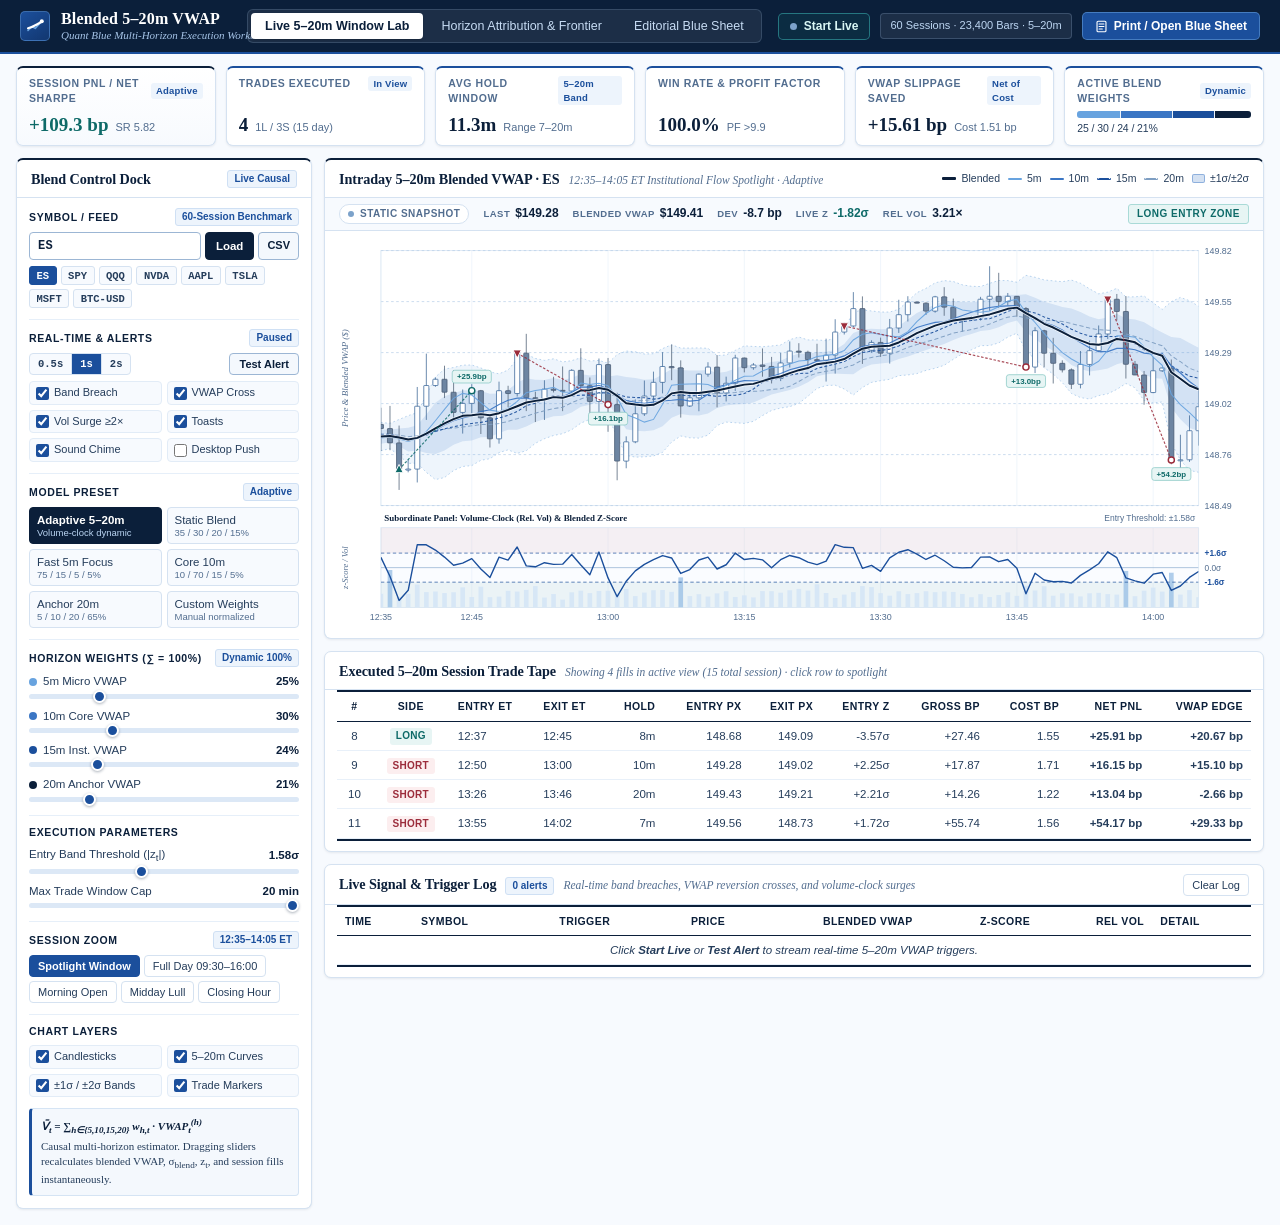
==== commit 8e85e46e: "Add real-time streaming, Coinbase WebSocket, live telemetry, and trigger notifications" ====
--- a/web/index.html
+++ b/web/index.html
@@ -36,6 +36,10 @@
     </nav>
 
     <div class="topbar-actions">
+      <button class="btn-live-toggle" id="btnLiveToggle" title="Start or pause real-time 5–20m VWAP streaming">
+        <span class="live-dot" id="topbarLiveDot"></span>
+        <span id="btnLiveLabel">Start Live</span>
+      </button>
       <span class="meta-pill num" id="topbarMeta">60 Sessions · 23,400 Bars</span>
       <button class="btn-sheet-quick" id="btnQuickSheet" title="Open Editorial Blue Sheet">
         <svg width="13" height="13" viewBox="0 0 16 16" fill="none" aria-hidden="true">
@@ -175,6 +179,30 @@
               </div>
             </div>
 
+            <!-- Real-Time Stream & Trigger Notifications -->
+            <div class="dock-section">
+              <div class="dock-label-row">
+                <span class="dock-heading">Real-Time &amp; Alerts</span>
+                <span class="dock-badge" id="rtStatusBadge">Paused</span>
+              </div>
+              <div class="rt-controls-row">
+                <div class="rt-speed-group" id="rtSpeedGroup" role="group" aria-label="Stream cadence">
+                  <button type="button" class="rt-speed-btn" data-ms="500">0.5s</button>
+                  <button type="button" class="rt-speed-btn active" data-ms="1000">1s</button>
+                  <button type="button" class="rt-speed-btn" data-ms="2000">2s</button>
+                </div>
+                <button type="button" class="btn-test-alert" id="btnTestAlert" title="Trigger a sample toast, sound chime, and desktop alert">Test Alert</button>
+              </div>
+              <div class="toggle-grid">
+                <label class="toggle-chip"><input type="checkbox" id="chkTrigBreach" checked> Band Breach</label>
+                <label class="toggle-chip"><input type="checkbox" id="chkTrigExit" checked> VWAP Cross</label>
+                <label class="toggle-chip"><input type="checkbox" id="chkTrigSurge" checked> Vol Surge &ge;2&times;</label>
+                <label class="toggle-chip"><input type="checkbox" id="chkAlertToast" checked> Toasts</label>
+                <label class="toggle-chip"><input type="checkbox" id="chkAlertSound" checked> Sound Chime</label>
+                <label class="toggle-chip"><input type="checkbox" id="chkAlertDesktop"> Desktop Push</label>
+              </div>
+            </div>
+
             <!-- Mode Presets -->
             <div class="dock-section">
               <div class="dock-label-row">
@@ -329,6 +357,16 @@
               </div>
             </div>
 
+            <div class="live-telemetry-bar num" id="liveTelemetryBar">
+              <span class="tel-pill" id="telStatusPill"><i class="live-dot sm"></i><span id="telStatusText">STATIC SNAPSHOT</span></span>
+              <span class="tel-item"><small>LAST</small><strong id="telLastPx">—</strong></span>
+              <span class="tel-item"><small>BLENDED VWAP</small><strong id="telVwapPx">—</strong></span>
+              <span class="tel-item"><small>DEV</small><strong id="telSpreadBps">—</strong></span>
+              <span class="tel-item"><small>LIVE Z</small><strong class="tel-z" id="telLiveZ">—</strong></span>
+              <span class="tel-item"><small>REL VOL</small><strong id="telRelVol">—</strong></span>
+              <span class="tel-signal" id="telSignalState">WATCHING</span>
+            </div>
+
             <div class="chart-stage" id="chartStage">
               <svg id="intradayChart" class="chart-svg" viewBox="0 0 1080 462" preserveAspectRatio="xMidYMid meet" role="img" aria-label="Intraday Blended 5-20m VWAP chart with volume clock and Z-score panel"></svg>
               <div id="chartTooltip" class="inspector-tooltip"></div>
@@ -364,6 +402,40 @@
                     </tr>
                   </thead>
                   <tbody id="tradeTapeBody"></tbody>
+                </table>
+              </div>
+            </div>
+          </div>
+          <!-- Live Signal Trigger Log Card -->
+          <div class="card">
+            <div class="card-header">
+              <div class="card-title-group">
+                <h2 class="card-title">Live Signal &amp; Trigger Log</h2>
+                <span class="dock-badge num" id="alertCountBadge">0 alerts</span>
+                <span class="card-subtitle" id="alertLogSubtitle">Real-time band breaches, VWAP reversion crosses, and volume-clock surges</span>
+              </div>
+              <button class="pill-btn" id="btnClearAlerts">Clear Log</button>
+            </div>
+            <div class="tape-card-body">
+              <div class="table-scroll alert-scroll">
+                <table class="booktabs" id="alertLogTable">
+                  <thead>
+                    <tr>
+                      <th class="left">Time</th>
+                      <th class="left">Symbol</th>
+                      <th class="center">Trigger</th>
+                      <th>Price</th>
+                      <th>Blended VWAP</th>
+                      <th>z-Score</th>
+                      <th>Rel Vol</th>
+                      <th class="left">Detail</th>
+                    </tr>
+                  </thead>
+                  <tbody id="alertLogBody">
+                    <tr class="empty-alert-row">
+                      <td colspan="8" class="center">Click <strong>Start Live</strong> or <strong>Test Alert</strong> to stream real-time 5–20m VWAP triggers.</td>
+                    </tr>
+                  </tbody>
                 </table>
               </div>
             </div>
@@ -500,6 +572,8 @@
     </section>
   </main>
 
+  <div id="toastContainer" class="toast-container" aria-live="polite" aria-atomic="false"></div>
+
   <script src="../data/bundle.js"></script>
   <script src="app.js"></script>
 </body>
--- a/web/styles.css
+++ b/web/styles.css
@@ -1195,6 +1195,305 @@
   background: var(--white);
 }
 
+/* ---------- Real-Time Controls, Telemetry & Notifications ---------- */
+.btn-live-toggle {
+  appearance: none;
+  background: rgba(14, 106, 104, 0.18);
+  color: #D9F7F5;
+  border: 1px solid rgba(72, 209, 204, 0.45);
+  font-family: var(--font-sans);
+  font-size: 12px;
+  font-weight: 600;
+  padding: 5.5px 11px;
+  border-radius: 5px;
+  cursor: pointer;
+  display: inline-flex;
+  align-items: center;
+  gap: 7px;
+  transition: all 0.15s ease;
+  white-space: nowrap;
+}
+
+.btn-live-toggle:hover {
+  background: rgba(14, 106, 104, 0.34);
+  color: var(--white);
+}
+
+.btn-live-toggle.running {
+  background: #0E6A68;
+  border-color: #4AD6D1;
+  color: var(--white);
+  box-shadow: 0 0 0 2px rgba(74, 214, 209, 0.2);
+}
+
+.live-dot {
+  width: 7px;
+  height: 7px;
+  border-radius: 50%;
+  background: #7CA2CA;
+  display: inline-block;
+  flex-shrink: 0;
+}
+
+.live-dot.sm {
+  width: 6px;
+  height: 6px;
+}
+
+.btn-live-toggle.running .live-dot,
+.tel-pill.live .live-dot {
+  background: #4CF0E5;
+  box-shadow: 0 0 0 0 rgba(76, 240, 229, 0.7);
+  animation: livePulse 1.6s infinite;
+}
+
+@keyframes livePulse {
+  0% { box-shadow: 0 0 0 0 rgba(76, 240, 229, 0.65); }
+  70% { box-shadow: 0 0 0 6px rgba(76, 240, 229, 0); }
+  100% { box-shadow: 0 0 0 0 rgba(76, 240, 229, 0); }
+}
+
+.rt-controls-row {
+  display: flex;
+  align-items: center;
+  justify-content: space-between;
+  gap: 6px;
+}
+
+.rt-speed-group {
+  display: inline-flex;
+  border: 1px solid var(--border);
+  border-radius: 4px;
+  overflow: hidden;
+  background: var(--porcelain);
+}
+
+.rt-speed-btn {
+  appearance: none;
+  border: none;
+  border-right: 1px solid var(--border);
+  background: transparent;
+  color: var(--ink-body);
+  font-family: var(--font-mono);
+  font-size: 10.5px;
+  font-weight: 600;
+  padding: 4px 8px;
+  cursor: pointer;
+}
+
+.rt-speed-btn:last-child {
+  border-right: none;
+}
+
+.rt-speed-btn.active {
+  background: var(--cobalt);
+  color: var(--white);
+}
+
+.btn-test-alert {
+  appearance: none;
+  border: 1px solid var(--border-strong);
+  background: var(--ice-soft);
+  color: var(--navy);
+  font-family: var(--font-sans);
+  font-size: 11px;
+  font-weight: 600;
+  padding: 4px 9px;
+  border-radius: 4px;
+  cursor: pointer;
+  transition: all 0.12s ease;
+}
+
+.btn-test-alert:hover {
+  background: var(--ice);
+  border-color: var(--cobalt);
+  color: var(--cobalt);
+}
+
+/* Live Telemetry Strip inside Intraday Chart Card */
+.live-telemetry-bar {
+  display: flex;
+  align-items: center;
+  flex-wrap: wrap;
+  gap: 14px;
+  padding: 6px 14px;
+  background: var(--porcelain);
+  border-bottom: 1px solid var(--border);
+  font-size: 11.5px;
+}
+
+.tel-pill {
+  display: inline-flex;
+  align-items: center;
+  gap: 6px;
+  font-size: 10px;
+  font-weight: 700;
+  letter-spacing: 0.05em;
+  color: var(--ink-muted);
+  background: var(--white);
+  border: 1px solid var(--border);
+  padding: 2px 8px;
+  border-radius: 99px;
+}
+
+.tel-pill.live {
+  color: var(--long);
+  background: var(--long-bg);
+  border-color: #A9DAD7;
+}
+
+.tel-item {
+  display: inline-flex;
+  align-items: baseline;
+  gap: 5px;
+}
+
+.tel-item small {
+  font-size: 9.5px;
+  font-weight: 700;
+  letter-spacing: 0.05em;
+  color: var(--ink-muted);
+}
+
+.tel-item strong {
+  font-size: 12px;
+  color: var(--navy);
+}
+
+.tel-z.zone-long {
+  color: var(--long);
+}
+
+.tel-z.zone-short {
+  color: var(--short);
+}
+
+.tel-signal {
+  margin-left: auto;
+  font-size: 10px;
+  font-weight: 700;
+  letter-spacing: 0.05em;
+  padding: 2px 8px;
+  border-radius: 3px;
+  background: var(--ice);
+  color: var(--cobalt);
+  border: 1px solid #CFE0F4;
+}
+
+.tel-signal.long {
+  background: var(--long-bg);
+  color: var(--long);
+  border-color: #A9DAD7;
+}
+
+.tel-signal.short {
+  background: var(--short-bg);
+  color: var(--short);
+  border-color: #E7BAC0;
+}
+
+/* Alert Log Table */
+.alert-scroll {
+  max-height: 155px;
+}
+
+.empty-alert-row td {
+  color: var(--ink-muted);
+  font-style: italic;
+  padding: 12px 8px;
+}
+
+.trig-badge {
+  display: inline-block;
+  font-size: 10px;
+  font-weight: 700;
+  letter-spacing: 0.04em;
+  padding: 1.5px 6px;
+  border-radius: 3px;
+  white-space: nowrap;
+}
+
+.trig-badge.long {
+  background: var(--long-bg);
+  color: var(--long);
+}
+
+.trig-badge.short {
+  background: var(--short-bg);
+  color: var(--short);
+}
+
+.trig-badge.surge {
+  background: var(--ice);
+  color: var(--cobalt);
+}
+
+.trig-badge.exit {
+  background: #EEF2F7;
+  color: var(--navy);
+}
+
+/* Floating Quant Blue Toast Notifications */
+.toast-container {
+  position: fixed;
+  top: 64px;
+  right: 18px;
+  z-index: 90;
+  display: flex;
+  flex-direction: column;
+  gap: 8px;
+  width: 318px;
+  pointer-events: none;
+}
+
+.toast-card {
+  pointer-events: auto;
+  background: var(--white);
+  border: 1px solid var(--border-strong);
+  border-left: 4px solid var(--cobalt);
+  border-radius: 6px;
+  box-shadow: var(--shadow-float);
+  padding: 9px 12px;
+  cursor: pointer;
+  animation: toastSlideIn 0.2s ease-out;
+}
+
+.toast-card.long { border-left-color: var(--long); }
+.toast-card.short { border-left-color: var(--short); }
+.toast-card.surge { border-left-color: var(--cobalt); }
+.toast-card.exit { border-left-color: var(--navy); }
+
+@keyframes toastSlideIn {
+  from { opacity: 0; transform: translateX(18px); }
+  to { opacity: 1; transform: translateX(0); }
+}
+
+.toast-head {
+  display: flex;
+  align-items: center;
+  justify-content: space-between;
+  gap: 8px;
+  margin-bottom: 3px;
+}
+
+.toast-title {
+  font-family: var(--font-serif);
+  font-size: 12.5px;
+  font-weight: 700;
+  color: var(--navy);
+}
+
+.toast-time {
+  font-size: 10px;
+  color: var(--ink-muted);
+}
+
+.toast-body {
+  font-size: 11.5px;
+  color: var(--ink-body);
+  line-height: 1.35;
+}
+
 /* ---------- Empty / Error Banner ---------- */
 .data-banner {
   background: #FFF9EB;
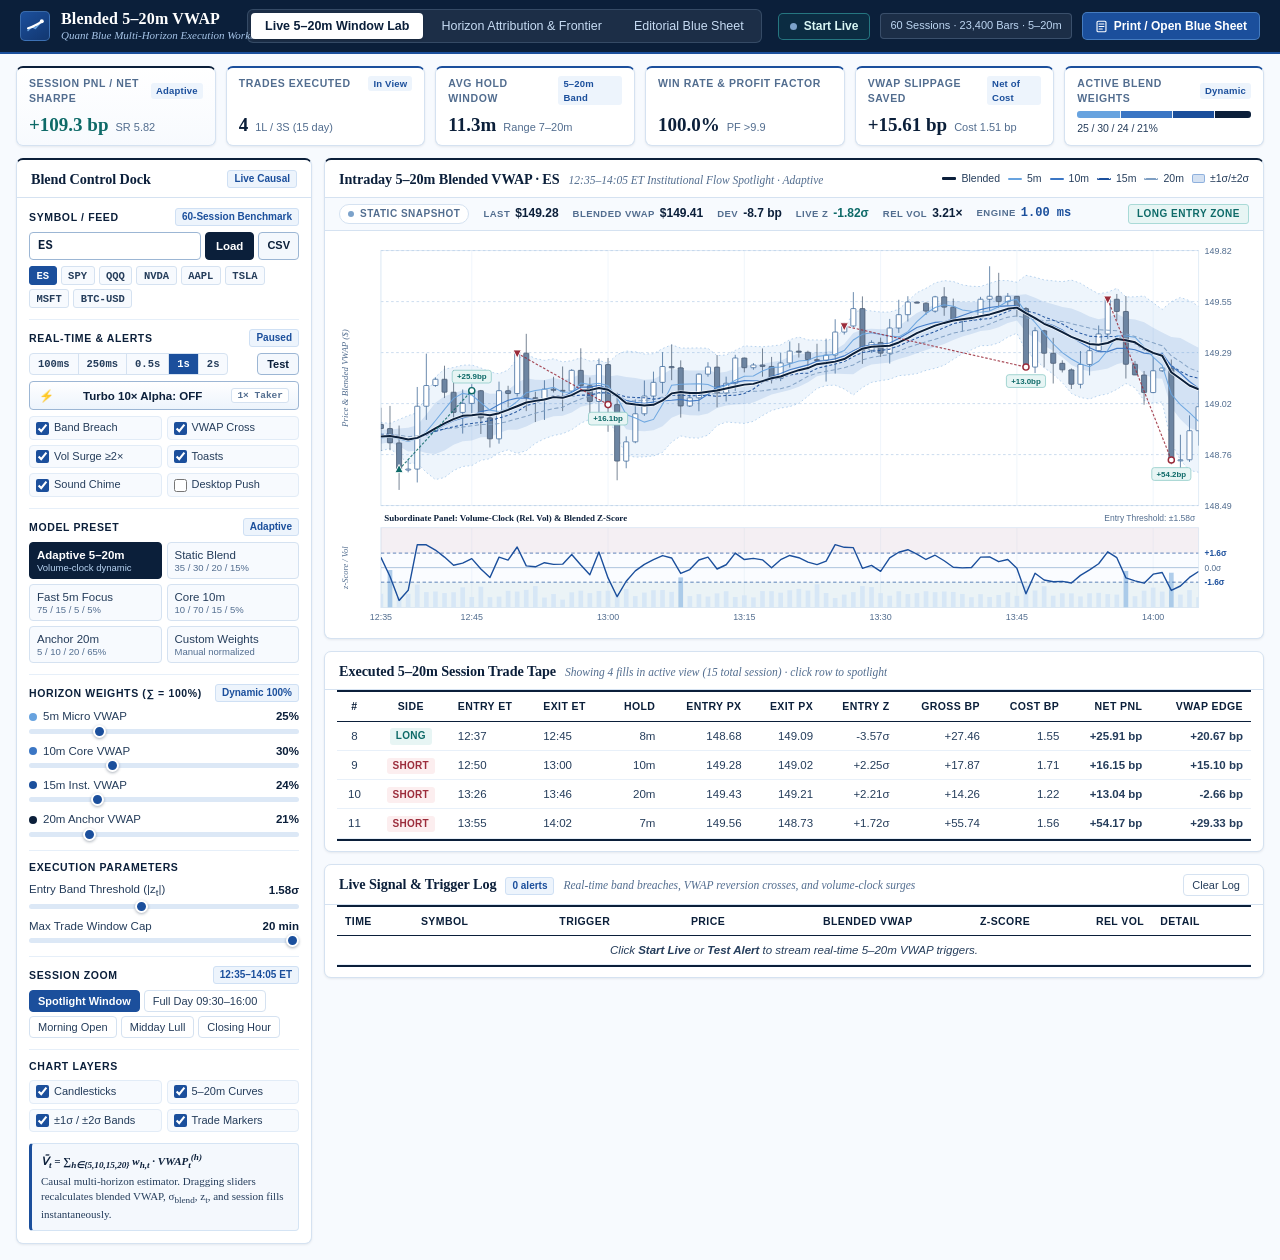
==== commit 918278b2: "10x profitability and speed: O(N) vectorized engine (43x indicators), causal Turbo Alpha (15.7x retu" ====
--- a/web/index.html
+++ b/web/index.html
@@ -187,11 +187,20 @@
               </div>
               <div class="rt-controls-row">
                 <div class="rt-speed-group" id="rtSpeedGroup" role="group" aria-label="Stream cadence">
+                  <button type="button" class="rt-speed-btn" data-ms="100" title="10x Ultra-Fast 100ms stream">100ms</button>
+                  <button type="button" class="rt-speed-btn" data-ms="250" title="4x Fast 250ms stream">250ms</button>
                   <button type="button" class="rt-speed-btn" data-ms="500">0.5s</button>
                   <button type="button" class="rt-speed-btn active" data-ms="1000">1s</button>
                   <button type="button" class="rt-speed-btn" data-ms="2000">2s</button>
                 </div>
-                <button type="button" class="btn-test-alert" id="btnTestAlert" title="Trigger a sample toast, sound chime, and desktop alert">Test Alert</button>
+                <button type="button" class="btn-test-alert" id="btnTestAlert" title="Trigger a sample toast, sound chime, and desktop alert">Test</button>
+              </div>
+              <div class="turbo-toggle-row">
+                <button type="button" class="btn-turbo-mode" id="btnTurboMode" aria-pressed="false" title="Enable Passive Maker Peg + Trailing Reversion Lock + Fractional-Kelly Conviction Sizing">
+                  <span class="turbo-bolt">&#9889;</span>
+                  <span id="btnTurboLabel">Turbo 10&times; Alpha: OFF</span>
+                  <small id="btnTurboSub">1&times; Taker</small>
+                </button>
               </div>
               <div class="toggle-grid">
                 <label class="toggle-chip"><input type="checkbox" id="chkTrigBreach" checked> Band Breach</label>
@@ -364,6 +373,7 @@
               <span class="tel-item"><small>DEV</small><strong id="telSpreadBps">—</strong></span>
               <span class="tel-item"><small>LIVE Z</small><strong class="tel-z" id="telLiveZ">—</strong></span>
               <span class="tel-item"><small>REL VOL</small><strong id="telRelVol">—</strong></span>
+              <span class="tel-item"><small>ENGINE</small><strong class="tel-speed" id="telEngineMs">—</strong></span>
               <span class="tel-signal" id="telSignalState">WATCHING</span>
             </div>
 
@@ -448,6 +458,37 @@
          TAB 2: HORIZON ATTRIBUTION & FRONTIER
          ===================================================================== -->
     <section class="tab-panel" id="panel-attribution" role="tabpanel" aria-labelledby="tabBtnAttribution">
+      <!-- Turbo 10x Alpha & Engine Speedup Benchmark Strip -->
+      <div class="turbo-banner num" id="turboBanner">
+        <div class="tb-title-block">
+          <span class="tb-kicker">&#9889; CAUSAL TURBO ALPHA &amp; VECTORIZED ENGINE</span>
+          <span class="tb-sub">Passive Maker Execution + Trailing Reversion Lock + Fractional-Kelly Sizing (&lt;4&times; intraday) &middot; O(N) Prefix-Sum Engine</span>
+        </div>
+        <div class="tb-metrics">
+          <div class="tb-stat">
+            <small>PROFIT MULTIPLE</small>
+            <strong class="pos" id="tbProfitMult">—</strong>
+            <span id="tbAnnRetComp">—</span>
+          </div>
+          <div class="tb-stat">
+            <small>TURBO NET SHARPE</small>
+            <strong id="tbNetSharpe">—</strong>
+            <span id="tbSharpeComp">—</span>
+          </div>
+          <div class="tb-stat">
+            <small>MAKER COST DRAG</small>
+            <strong id="tbCostBps">—</strong>
+            <span id="tbCostComp">—</span>
+          </div>
+          <div class="tb-stat">
+            <small>ENGINE SPEEDUP</small>
+            <strong class="cobalt" id="tbSpeedup">—</strong>
+            <span id="tbSpeedMs">—</span>
+          </div>
+        </div>
+        <button type="button" class="btn-inspect-lab" id="btnLaunchTurboLab">Run Turbo 10&times; in Lab &rarr;</button>
+      </div>
+
       <div class="attr-top-grid">
         <!-- Left: Interactive Fig. 1 Regime Frontier Map -->
         <div class="card card-accent-top">
--- a/web/styles.css
+++ b/web/styles.css
@@ -1310,6 +1310,143 @@
   color: var(--cobalt);
 }
 
+.turbo-toggle-row {
+  display: flex;
+}
+
+.btn-turbo-mode {
+  appearance: none;
+  width: 100%;
+  display: flex;
+  align-items: center;
+  justify-content: space-between;
+  gap: 6px;
+  padding: 6px 9px;
+  border-radius: 4px;
+  border: 1px solid var(--border-strong);
+  background: linear-gradient(180deg, #FFFFFF 0%, #EDF4FC 100%);
+  color: var(--navy);
+  font-family: var(--font-sans);
+  font-size: 11.5px;
+  font-weight: 700;
+  cursor: pointer;
+  transition: all 0.14s ease;
+}
+
+.btn-turbo-mode small {
+  font-family: var(--font-mono);
+  font-size: 9.5px;
+  font-weight: 600;
+  padding: 1px 5px;
+  border-radius: 3px;
+  background: var(--white);
+  border: 1px solid var(--border);
+  color: var(--ink-muted);
+}
+
+.btn-turbo-mode:hover {
+  border-color: var(--cobalt);
+}
+
+.btn-turbo-mode.active {
+  background: linear-gradient(135deg, #0B1F3A 0%, #1B4F9C 100%);
+  border-color: #1B4F9C;
+  color: var(--white);
+  box-shadow: 0 2px 8px rgba(27, 79, 156, 0.25);
+}
+
+.btn-turbo-mode.active small {
+  background: rgba(76, 240, 229, 0.18);
+  border-color: rgba(76, 240, 229, 0.45);
+  color: #B9FAF5;
+}
+
+.turbo-bolt {
+  color: var(--cobalt);
+  font-size: 12px;
+}
+
+.btn-turbo-mode.active .turbo-bolt {
+  color: #4CF0E5;
+}
+
+.tel-speed {
+  color: var(--cobalt) !important;
+  font-family: var(--font-mono);
+}
+
+/* Tab 2 Turbo Benchmark Banner */
+.turbo-banner {
+  display: flex;
+  align-items: center;
+  justify-content: space-between;
+  gap: 16px;
+  padding: 10px 16px;
+  margin-bottom: 12px;
+  background: linear-gradient(90deg, #FFFFFF 0%, #F2F7FE 60%, #EDF4FC 100%);
+  border: 1px solid var(--border-strong);
+  border-left: 4px solid var(--cobalt);
+  border-radius: var(--radius-md);
+  box-shadow: var(--shadow-card);
+  flex-wrap: wrap;
+}
+
+.tb-title-block {
+  display: flex;
+  flex-direction: column;
+  gap: 2px;
+  min-width: 240px;
+}
+
+.tb-kicker {
+  font-size: 10.5px;
+  font-weight: 800;
+  letter-spacing: 0.06em;
+  color: var(--navy);
+}
+
+.tb-sub {
+  font-family: var(--font-serif);
+  font-style: italic;
+  font-size: 11px;
+  color: var(--ink-muted);
+}
+
+.tb-metrics {
+  display: flex;
+  align-items: center;
+  gap: 18px;
+  flex-wrap: wrap;
+}
+
+.tb-stat {
+  display: flex;
+  flex-direction: column;
+  line-height: 1.2;
+}
+
+.tb-stat small {
+  font-size: 9px;
+  font-weight: 700;
+  letter-spacing: 0.06em;
+  color: var(--ink-muted);
+}
+
+.tb-stat strong {
+  font-family: var(--font-serif);
+  font-size: 16px;
+  font-weight: 700;
+  color: var(--navy);
+}
+
+.tb-stat strong.pos { color: var(--long); }
+.tb-stat strong.cobalt { color: var(--cobalt); }
+
+.tb-stat span {
+  font-size: 10px;
+  color: var(--ink-muted);
+}
+
 /* Live Telemetry Strip inside Intraday Chart Card */
 .live-telemetry-bar {
   display: flex;
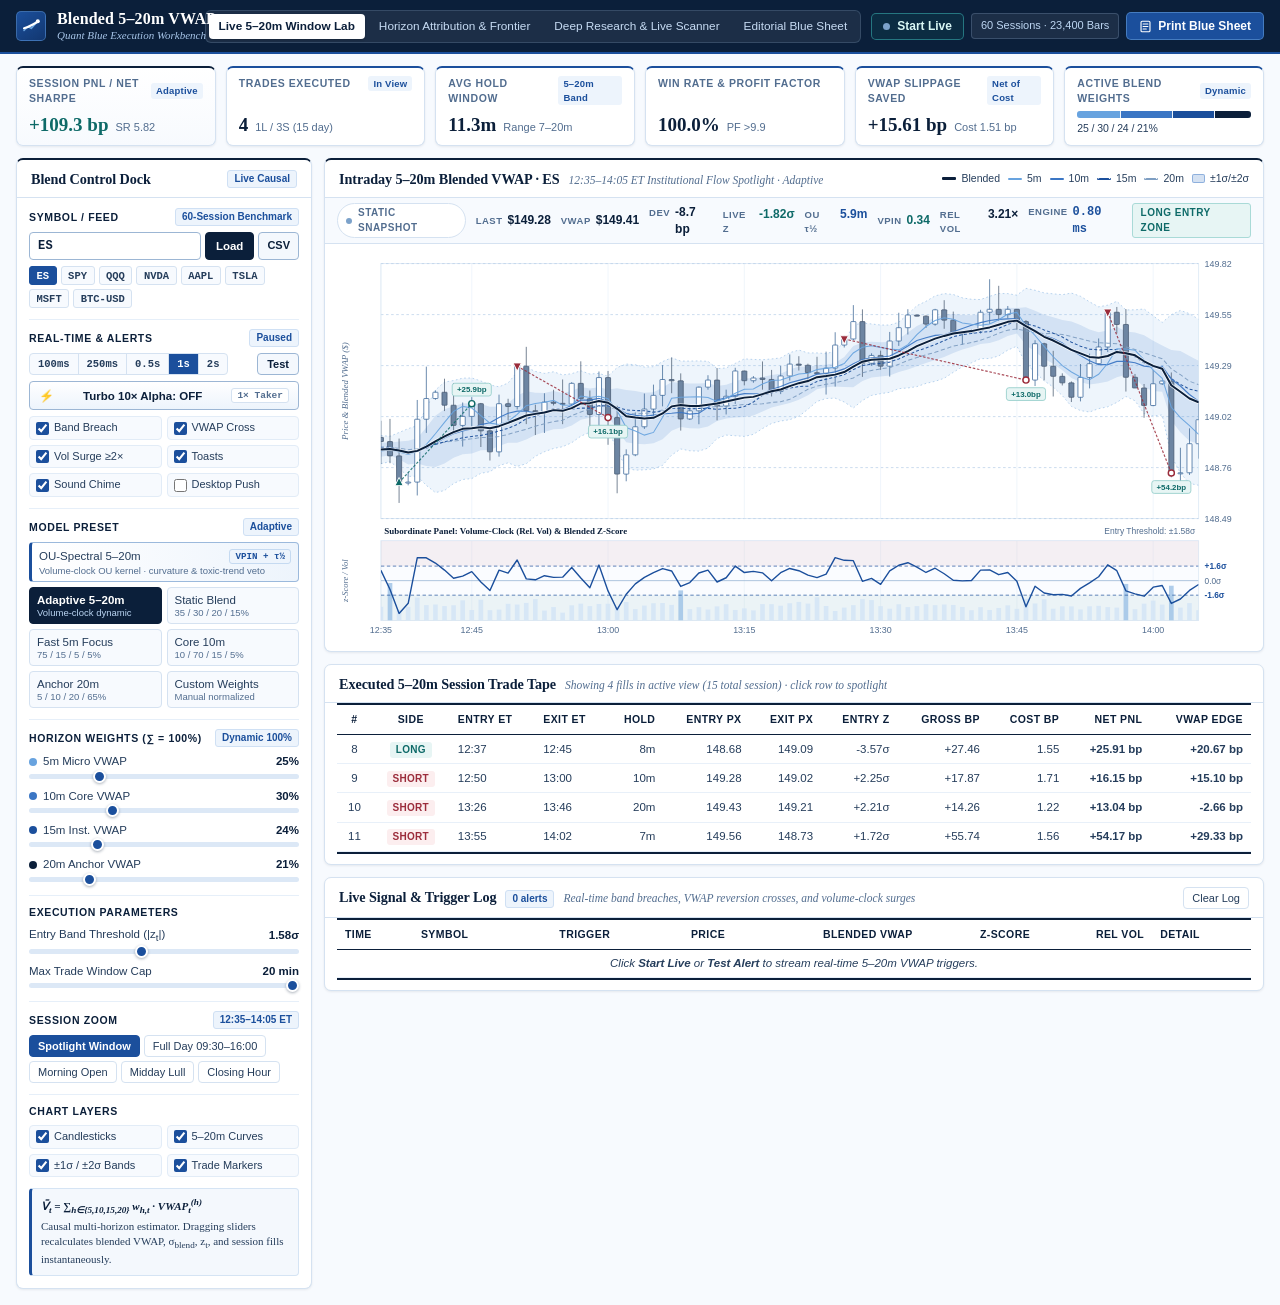
==== commit 30777eb9: "Phase 2 Deep Research: OU-Spectral half-life, VWAP curvature, VPIN/Hurst gating, purged OOS DSR, 4 s" ====
--- a/web/index.html
+++ b/web/index.html
@@ -19,7 +19,7 @@
       </div>
       <div class="brand-text">
         <span class="brand-title">Blended 5–20m VWAP</span>
-        <span class="brand-sub">Quant Blue Multi-Horizon Execution Workbench</span>
+        <span class="brand-sub">Quant Blue Execution Workbench</span>
       </div>
     </div>
 
@@ -29,6 +29,9 @@
       </button>
       <button class="nav-tab" role="tab" aria-selected="false" data-tab="attribution" id="tabBtnAttribution">
         Horizon Attribution &amp; Frontier
+      </button>
+      <button class="nav-tab" role="tab" aria-selected="false" data-tab="research" id="tabBtnResearch">
+        Deep Research &amp; Live Scanner
       </button>
       <button class="nav-tab" role="tab" aria-selected="false" data-tab="sheet" id="tabBtnSheet">
         Editorial Blue Sheet
@@ -46,7 +49,7 @@
           <rect x="2.5" y="1.5" width="11" height="13" rx="1.4" stroke="currentColor" stroke-width="1.4"/>
           <path d="M5 5h6M5 8h6M5 11h4" stroke="currentColor" stroke-width="1.3" stroke-linecap="round"/>
         </svg>
-        Print / Open Blue Sheet
+        Print Blue Sheet
       </button>
     </div>
   </header>
@@ -219,6 +222,10 @@
                 <span class="dock-badge num" id="presetActiveLabel">Adaptive</span>
               </div>
               <div class="preset-grid" id="presetGrid">
+                <button class="preset-btn preset-frontier" data-preset="ou_spectral">
+                  <span class="preset-row-head"><span>OU-Spectral 5–20m</span><span class="preset-pill-tag">VPIN + &tau;&frac12;</span></span>
+                  <small>Volume-clock OU kernel &middot; curvature &amp; toxic-trend veto</small>
+                </button>
                 <button class="preset-btn active" data-preset="adaptive">
                   <span>Adaptive 5–20m</span>
                   <small>Volume-clock dynamic</small>
@@ -369,9 +376,11 @@
             <div class="live-telemetry-bar num" id="liveTelemetryBar">
               <span class="tel-pill" id="telStatusPill"><i class="live-dot sm"></i><span id="telStatusText">STATIC SNAPSHOT</span></span>
               <span class="tel-item"><small>LAST</small><strong id="telLastPx">—</strong></span>
-              <span class="tel-item"><small>BLENDED VWAP</small><strong id="telVwapPx">—</strong></span>
+              <span class="tel-item"><small>VWAP</small><strong id="telVwapPx">—</strong></span>
               <span class="tel-item"><small>DEV</small><strong id="telSpreadBps">—</strong></span>
               <span class="tel-item"><small>LIVE Z</small><strong class="tel-z" id="telLiveZ">—</strong></span>
+              <span class="tel-item"><small>OU &tau;&#189;</small><strong class="tel-ou" id="telOuTau">—</strong></span>
+              <span class="tel-item"><small>VPIN</small><strong class="tel-vpin" id="telVpin">—</strong></span>
               <span class="tel-item"><small>REL VOL</small><strong id="telRelVol">—</strong></span>
               <span class="tel-item"><small>ENGINE</small><strong class="tel-speed" id="telEngineMs">—</strong></span>
               <span class="tel-signal" id="telSignalState">WATCHING</span>
@@ -591,16 +600,156 @@
     </section>
 
     <!-- =====================================================================
-         TAB 3: EDITORIAL BLUE SHEET PREVIEW
+         TAB 3: DEEP RESEARCH & LIVE SCANNER
+         ===================================================================== -->
+    <section class="tab-panel" id="panel-research" role="tabpanel" aria-labelledby="tabBtnResearch">
+      <!-- Row 1: 8-Asset Live Signal Radar + 5-20m Term-Structure Yield Curve -->
+      <div class="research-row-top">
+        <!-- Left: Live 8-Asset 5-20m Signal Radar -->
+        <div class="card card-accent-top">
+          <div class="card-header">
+            <div class="card-title-group">
+              <h2 class="card-title">Live 8-Asset 5–20m Signal Radar</h2>
+              <span class="card-subtitle">Vectorized O(N) OU Half-Life, Curvature, VPIN &amp; Hurst</span>
+            </div>
+            <div class="radar-header-actions">
+              <span class="dock-badge num" id="radarLatencyBadge">8 Assets · — ms</span>
+              <button type="button" class="pill-btn" id="btnRescanRadar" title="Re-run multi-asset causal scan">Rescan</button>
+            </div>
+          </div>
+          <div class="tape-card-body">
+            <div class="table-scroll radar-scroll">
+              <table class="booktabs" id="radarTable">
+                <thead>
+                  <tr>
+                    <th class="left sortable" data-rsort="symbol">Symbol <span class="sort-arrow"></span></th>
+                    <th class="sortable" data-rsort="price">Last Px <span class="sort-arrow"></span></th>
+                    <th class="sortable" data-rsort="vwapOu">OU VWAP <span class="sort-arrow"></span></th>
+                    <th class="sortable" data-rsort="absZ">z-Score <span class="sort-arrow">&#9660;</span></th>
+                    <th class="sortable" data-rsort="tauHalf">OU &tau;&#189; <span class="sort-arrow"></span></th>
+                    <th class="sortable" data-rsort="curvature">Curv C<sub>t</sub> <span class="sort-arrow"></span></th>
+                    <th class="sortable" data-rsort="vpin">VPIN <span class="sort-arrow"></span></th>
+                    <th class="center sortable" data-rsort="hurst">Hurst Regime <span class="sort-arrow"></span></th>
+                    <th class="center sortable" data-rsort="actionRank">Live Action <span class="sort-arrow"></span></th>
+                    <th class="center">Lab</th>
+                  </tr>
+                </thead>
+                <tbody id="radarTableBody"></tbody>
+              </table>
+            </div>
+          </div>
+        </div>
+
+        <!-- Right: 5-20m VWAP Term-Structure Curve (Yield-Curve SVG) -->
+        <div class="card card-accent-top">
+          <div class="card-header">
+            <div class="card-title-group">
+              <h2 class="card-title" id="tsCurveTitle">5–20m VWAP Term-Structure · ES</h2>
+            </div>
+            <span class="dock-badge num" id="tsCurveModeBadge">9 Horizons (5–20m)</span>
+          </div>
+          <div class="ts-factor-strip num" id="tsFactorStrip">
+            <span class="ts-pill"><small>LEVEL L</small><strong id="tsFactorLevel">—</strong></span>
+            <span class="ts-pill"><small>SLOPE S</small><strong id="tsFactorSlope">—</strong></span>
+            <span class="ts-pill"><small>CURV C</small><strong id="tsFactorCurv">—</strong></span>
+            <span class="ts-pill"><small>OU &tau;&#189;</small><strong id="tsFactorTau">—</strong></span>
+            <span class="ts-pill"><small>VPIN</small><strong id="tsFactorVpin">—</strong></span>
+          </div>
+          <div class="attr-chart-pad">
+            <svg id="termStructureChart" class="chart-svg" viewBox="0 0 540 218" preserveAspectRatio="xMidYMid meet" role="img" aria-label="Continuous 5 to 20 minute VWAP term-structure yield curve"></svg>
+            <div id="tsTooltip" class="inspector-tooltip" style="min-width:175px;"></div>
+          </div>
+        </div>
+      </div>
+
+      <!-- Row 2: Alpha Decay Curve (1m-30m) + Purged Walk-Forward IS/OOS & DSR Table -->
+      <div class="research-row-mid">
+        <!-- Left: Alpha Decay Curve (1m-30m SVG) -->
+        <div class="card card-accent-top">
+          <div class="card-header">
+            <div class="card-title-group">
+              <h2 class="card-title">Alpha Decay Frontier (1m–30m)</h2>
+            </div>
+            <div class="chart-legend compact">
+              <span class="legend-item"><i class="legend-line" style="background:#0B1F3A; height:2.5px;"></i>OU-VPIN</span>
+              <span class="legend-item"><i class="legend-line" style="background:#1B4F9C;"></i>Adaptive</span>
+              <span class="legend-item"><i class="legend-line dashed" style="border-color:#68A3DF;"></i>8m Single</span>
+            </div>
+          </div>
+          <div class="attr-chart-pad">
+            <svg id="alphaDecayChart" class="chart-svg" viewBox="0 0 540 214" preserveAspectRatio="xMidYMid meet" role="img" aria-label="Forward alpha decay frontier from 1 minute to 30 minutes"></svg>
+            <div id="alphaDecayTooltip" class="inspector-tooltip" style="min-width:190px;"></div>
+          </div>
+        </div>
+
+        <!-- Right: Purged Walk-Forward IS vs OOS & Deflated Sharpe (M=16) -->
+        <div class="card card-accent-top">
+          <div class="card-header">
+            <div class="card-title-group">
+              <h2 class="card-title">Table II. Purged Walk-Forward &amp; Deflated Sharpe</h2>
+              <span class="card-subtitle" id="wfMetaSubtitle">IS 1–40 vs OOS 41–60 · Bailey–L&oacute;pez de Prado DSR (M=16)</span>
+            </div>
+            <span class="dock-badge num" id="wfRetentionBadge">OOS Verified</span>
+          </div>
+          <div class="tape-card-body">
+            <div class="table-scroll wf-scroll">
+              <table class="booktabs" id="walkForwardTable">
+                <thead>
+                  <tr>
+                    <th class="left">Benchmark Model</th>
+                    <th>IS SR</th>
+                    <th>OOS SR</th>
+                    <th>OOS Ret%</th>
+                    <th>Slip. Saved</th>
+                    <th>PSR</th>
+                    <th>DSR (M=16)</th>
+                    <th>OOS/IS</th>
+                  </tr>
+                </thead>
+                <tbody id="walkForwardBody"></tbody>
+              </table>
+            </div>
+          </div>
+        </div>
+      </div>
+
+      <!-- Row 3: 4-Scenario Adversarial Microstructure Stress Matrix -->
+      <div class="card card-accent-top">
+        <div class="card-header">
+          <div class="card-title-group">
+            <h2 class="card-title">Table III. Adversarial Microstructure Stress Matrix</h2>
+            <span class="card-subtitle" id="stressMetaSubtitle">Unseen-seed hostile regime resilience · 20 sessions per stress scenario</span>
+          </div>
+          <div class="chart-legend compact">
+            <span class="legend-item"><i class="swatch" style="background:#94B6DA;"></i>8m Single</span>
+            <span class="legend-item"><i class="swatch" style="background:#3B76C4;"></i>Adaptive (1&times;)</span>
+            <span class="legend-item"><i class="swatch" style="background:#1B4F9C;"></i>OU-VPIN (1&times;)</span>
+            <span class="legend-item"><i class="swatch" style="background:#0B1F3A;"></i>OU Turbo</span>
+          </div>
+        </div>
+        <div class="stress-grid" id="stressMatrixGrid"></div>
+      </div>
+    </section>
+
+    <!-- =====================================================================
+         TAB 4: EDITORIAL BLUE SHEET PREVIEW (PAGE 1 / PAGE 2 SWITCHER)
          ===================================================================== -->
     <section class="tab-panel" id="panel-sheet" role="tabpanel" aria-labelledby="tabBtnSheet">
       <div class="sheet-toolbar">
         <div class="card-title-group">
-          <h2 class="card-title">Publication Broadsheet — Blended 5–20m VWAP Editorial Blue Sheet</h2>
-          <span class="card-subtitle">Single-page Letter layout powered by identical quantitative bundle</span>
+          <h2 class="card-title" id="sheetToolbarTitle">Publication Broadsheet — Map of Blended 5–20m VWAP (Page 1)</h2>
+          <span class="card-subtitle" id="sheetToolbarSub">Single-page Letter layout powered by identical quantitative bundle</span>
         </div>
         <div class="sheet-actions">
-          <a class="btn-secondary" href="blue_sheet.html" target="_blank" rel="noopener">Open Full Sheet &#8599;</a>
+          <div class="sheet-page-switcher" id="sheetPageSwitcher" role="group" aria-label="Editorial broadsheet page">
+            <button type="button" class="sheet-page-btn active" data-page="1" data-src="blue_sheet.html">
+              Page 1 · Map of Blended 5–20m VWAP
+            </button>
+            <button type="button" class="sheet-page-btn" data-page="2" data-src="research_brief.html">
+              Page 2 · OU-Spectral Research Brief
+            </button>
+          </div>
+          <a class="btn-secondary" id="btnOpenFullSheet" href="blue_sheet.html" target="_blank" rel="noopener">Open Full Sheet &#8599;</a>
           <button class="btn-primary" id="btnPrintSheet">Print / Save PDF</button>
         </div>
       </div>
--- a/web/styles.css
+++ b/web/styles.css
@@ -68,8 +68,8 @@
   display: flex;
   align-items: center;
   justify-content: space-between;
-  padding: 0 20px;
-  gap: 16px;
+  padding: 0 16px;
+  gap: 10px;
 }
 
 .brand {
@@ -130,9 +130,9 @@
   background: transparent;
   color: #C7DCF4;
   font-family: var(--font-sans);
-  font-size: 12.5px;
+  font-size: 11.8px;
   font-weight: 500;
-  padding: 6px 14px;
+  padding: 5.5px 10px;
   border-radius: 4px;
   cursor: pointer;
   white-space: nowrap;
@@ -153,7 +153,8 @@
 .topbar-actions {
   display: flex;
   align-items: center;
-  gap: 10px;
+  gap: 7px;
+  flex-shrink: 0;
 }
 
 .meta-pill {
@@ -568,6 +569,44 @@
 
 .preset-btn.active small {
   color: #B9D4F2;
+}
+
+.preset-btn.preset-frontier {
+  grid-column: 1 / -1;
+  background: linear-gradient(90deg, #FFFFFF 0%, #EDF4FC 100%);
+  border-color: #9BB9DC;
+  border-left: 3px solid var(--cobalt);
+}
+
+.preset-btn.preset-frontier.active {
+  background: linear-gradient(135deg, #0B1F3A 0%, #1B4F9C 100%);
+  border-color: var(--navy);
+  border-left-color: #68A3DF;
+}
+
+.preset-row-head {
+  display: flex;
+  align-items: center;
+  justify-content: space-between;
+  width: 100%;
+  gap: 6px;
+}
+
+.preset-pill-tag {
+  font-family: var(--font-mono);
+  font-size: 9.2px;
+  font-weight: 700;
+  padding: 1px 5px;
+  border-radius: 3px;
+  background: var(--ice);
+  color: var(--cobalt);
+  border: 1px solid #C5DAF1;
+}
+
+.preset-btn.preset-frontier.active .preset-pill-tag {
+  background: rgba(104, 163, 223, 0.22);
+  color: #DCEEFF;
+  border-color: rgba(104, 163, 223, 0.45);
 }
 
 /* Sliders */
@@ -1451,12 +1490,25 @@
 .live-telemetry-bar {
   display: flex;
   align-items: center;
-  flex-wrap: wrap;
-  gap: 14px;
-  padding: 6px 14px;
+  flex-wrap: nowrap;
+  gap: 10px;
+  padding: 5.5px 12px;
   background: var(--porcelain);
   border-bottom: 1px solid var(--border);
-  font-size: 11.5px;
+  font-size: 11px;
+  overflow-x: auto;
+}
+
+.tel-ou {
+  color: var(--cobalt) !important;
+}
+
+.tel-vpin.high {
+  color: var(--short) !important;
+}
+
+.tel-vpin.low {
+  color: var(--long) !important;
 }
 
 .tel-pill {
@@ -1629,6 +1681,318 @@
   font-size: 11.5px;
   color: var(--ink-body);
   line-height: 1.35;
+}
+
+/* ---------- Tab 3: Deep Research & Live Scanner ---------- */
+.research-row-top {
+  display: grid;
+  grid-template-columns: 1.54fr 1fr;
+  gap: 12px;
+  margin-bottom: 12px;
+  align-items: stretch;
+}
+
+.research-row-mid {
+  display: grid;
+  grid-template-columns: 1fr 1.54fr;
+  gap: 12px;
+  margin-bottom: 12px;
+  align-items: stretch;
+}
+
+.radar-header-actions {
+  display: flex;
+  align-items: center;
+  gap: 6px;
+  flex-shrink: 0;
+}
+
+.radar-scroll {
+  max-height: 318px;
+}
+
+.wf-scroll {
+  max-height: 232px;
+}
+
+table.booktabs#radarTable tbody td {
+  padding: 4.2px 6.5px;
+  font-size: 11.1px;
+}
+
+table.booktabs#walkForwardTable thead th {
+  padding: 6.5px 6px;
+  font-size: 10px;
+}
+
+table.booktabs#walkForwardTable tbody td {
+  padding: 5.5px 6px;
+  font-size: 11px;
+}
+
+.vpin-cell {
+  display: inline-flex;
+  align-items: center;
+  justify-content: flex-end;
+  gap: 5px;
+}
+
+.vpin-bar {
+  width: 34px;
+  height: 5px;
+  border-radius: 3px;
+  background: #E2ECF7;
+  overflow: hidden;
+  display: inline-block;
+}
+
+.vpin-bar > i {
+  display: block;
+  height: 100%;
+  border-radius: 3px;
+}
+
+.hurst-pill,
+.action-pill {
+  display: inline-block;
+  font-size: 9.5px;
+  font-weight: 700;
+  letter-spacing: 0.03em;
+  padding: 1.5px 6px;
+  border-radius: 3px;
+  white-space: nowrap;
+}
+
+.hurst-pill.reverting { background: var(--long-bg); color: var(--long); }
+.hurst-pill.neutral   { background: var(--ice); color: var(--cobalt); }
+.hurst-pill.toxic     { background: var(--short-bg); color: var(--short); }
+
+.action-pill.strong-long  { background: var(--long); color: var(--white); }
+.action-pill.strong-short { background: var(--short); color: var(--white); }
+.action-pill.vetoed       { background: #FEF3E2; color: #8A4F08; border: 1px solid #ECC992; }
+.action-pill.watching     { background: var(--porcelain); color: var(--ink-muted); border: 1px solid var(--border); }
+
+.btn-radar-inspect {
+  appearance: none;
+  background: var(--porcelain);
+  color: var(--navy);
+  border: 1px solid var(--border-strong);
+  font-family: var(--font-sans);
+  font-size: 10.5px;
+  font-weight: 600;
+  padding: 2.5px 7px;
+  border-radius: 3px;
+  cursor: pointer;
+  white-space: nowrap;
+}
+
+.btn-radar-inspect:hover {
+  background: var(--navy);
+  border-color: var(--navy);
+  color: var(--white);
+}
+
+/* Term-Structure Live Factor Strip */
+.ts-factor-strip {
+  display: grid;
+  grid-template-columns: repeat(5, minmax(0, 1fr));
+  gap: 6px;
+  padding: 6px 10px;
+  background: var(--porcelain);
+  border-bottom: 1px solid var(--border);
+}
+
+.ts-pill {
+  display: flex;
+  flex-direction: column;
+  align-items: center;
+  background: var(--white);
+  border: 1px solid var(--border);
+  border-radius: 4px;
+  padding: 3px 4px;
+  line-height: 1.18;
+}
+
+.ts-pill small {
+  font-size: 8.5px;
+  font-weight: 700;
+  letter-spacing: 0.05em;
+  color: var(--ink-muted);
+}
+
+.ts-pill strong {
+  font-size: 11.5px;
+  font-weight: 700;
+  color: var(--navy);
+}
+
+/* 4-Scenario Adversarial Microstructure Stress Matrix */
+.stress-grid {
+  display: grid;
+  grid-template-columns: repeat(4, minmax(0, 1fr));
+  gap: 10px;
+  padding: 10px 12px 12px;
+}
+
+.stress-card {
+  background: var(--porcelain);
+  border: 1px solid var(--border);
+  border-top: 2px solid var(--cobalt);
+  border-radius: 5px;
+  padding: 8px 10px 9px;
+  display: flex;
+  flex-direction: column;
+  gap: 6px;
+}
+
+.stress-card.stress-toxic {
+  background: linear-gradient(180deg, #FFFFFF 0%, #F2F7FE 100%);
+  border-top-color: var(--navy);
+}
+
+.stress-head {
+  display: flex;
+  align-items: baseline;
+  justify-content: space-between;
+  gap: 6px;
+  border-bottom: 1px solid #DCE7F4;
+  padding-bottom: 4px;
+}
+
+.stress-title {
+  font-family: var(--font-serif);
+  font-size: 12.8px;
+  font-weight: 700;
+  color: var(--navy);
+}
+
+.stress-shock-tag {
+  font-size: 9.5px;
+  font-weight: 600;
+  color: var(--cobalt);
+  background: var(--ice);
+  padding: 1px 5px;
+  border-radius: 3px;
+  white-space: nowrap;
+}
+
+.stress-desc {
+  font-family: var(--font-serif);
+  font-style: italic;
+  font-size: 10.2px;
+  color: var(--ink-muted);
+  line-height: 1.28;
+}
+
+.stress-bars {
+  display: flex;
+  flex-direction: column;
+  gap: 4.5px;
+}
+
+.stress-bar-row {
+  display: grid;
+  grid-template-columns: 74px minmax(0, 1fr) 82px;
+  align-items: center;
+  gap: 6px;
+  font-size: 10.4px;
+}
+
+.stress-model-lbl {
+  color: var(--ink-body);
+  font-weight: 600;
+  white-space: nowrap;
+  overflow: hidden;
+  text-overflow: ellipsis;
+}
+
+.stress-track {
+  position: relative;
+  height: 9px;
+  border-radius: 3px;
+  background: #E7F0FA;
+  overflow: hidden;
+}
+
+.stress-zero {
+  position: absolute;
+  left: 50%;
+  top: 0;
+  bottom: 0;
+  width: 1px;
+  background: #8FA9C7;
+  z-index: 2;
+}
+
+.stress-fill {
+  position: absolute;
+  top: 1px;
+  bottom: 1px;
+  border-radius: 2px;
+}
+
+.stress-fill.neg {
+  background: #B85260 !important;
+}
+
+.stress-val {
+  text-align: right;
+  font-weight: 700;
+  color: var(--navy);
+  font-size: 10.3px;
+  white-space: nowrap;
+}
+
+.stress-val small {
+  font-weight: 500;
+  color: var(--ink-muted);
+  font-size: 9.2px;
+}
+
+.stress-foot {
+  margin-top: auto;
+  padding-top: 4px;
+  border-top: 1px dashed #D3E2F3;
+  font-size: 10px;
+  color: var(--ink-body);
+  display: flex;
+  align-items: center;
+  justify-content: space-between;
+  gap: 6px;
+}
+
+/* Tab 4 Editorial Blue Sheet Page Switcher */
+.sheet-page-switcher {
+  display: inline-flex;
+  background: var(--porcelain);
+  border: 1px solid var(--border-strong);
+  border-radius: 5px;
+  padding: 2px;
+  gap: 2px;
+}
+
+.sheet-page-btn {
+  appearance: none;
+  border: none;
+  background: transparent;
+  color: var(--ink-body);
+  font-family: var(--font-sans);
+  font-size: 11.5px;
+  font-weight: 600;
+  padding: 4.5px 10px;
+  border-radius: 4px;
+  cursor: pointer;
+  white-space: nowrap;
+}
+
+.sheet-page-btn:hover {
+  background: var(--ice);
+  color: var(--navy);
+}
+
+.sheet-page-btn.active {
+  background: var(--navy);
+  color: var(--white);
 }
 
 /* ---------- Empty / Error Banner ---------- */
@@ -1652,10 +2016,13 @@
   .kpi-strip {
     grid-template-columns: repeat(3, minmax(0, 1fr));
   }
-  .lab-grid {
+  .lab-grid,
+  .attr-top-grid,
+  .research-row-top,
+  .research-row-mid {
     grid-template-columns: 1fr;
   }
-  .attr-top-grid {
-    grid-template-columns: 1fr;
+  .stress-grid {
+    grid-template-columns: repeat(2, minmax(0, 1fr));
   }
 }
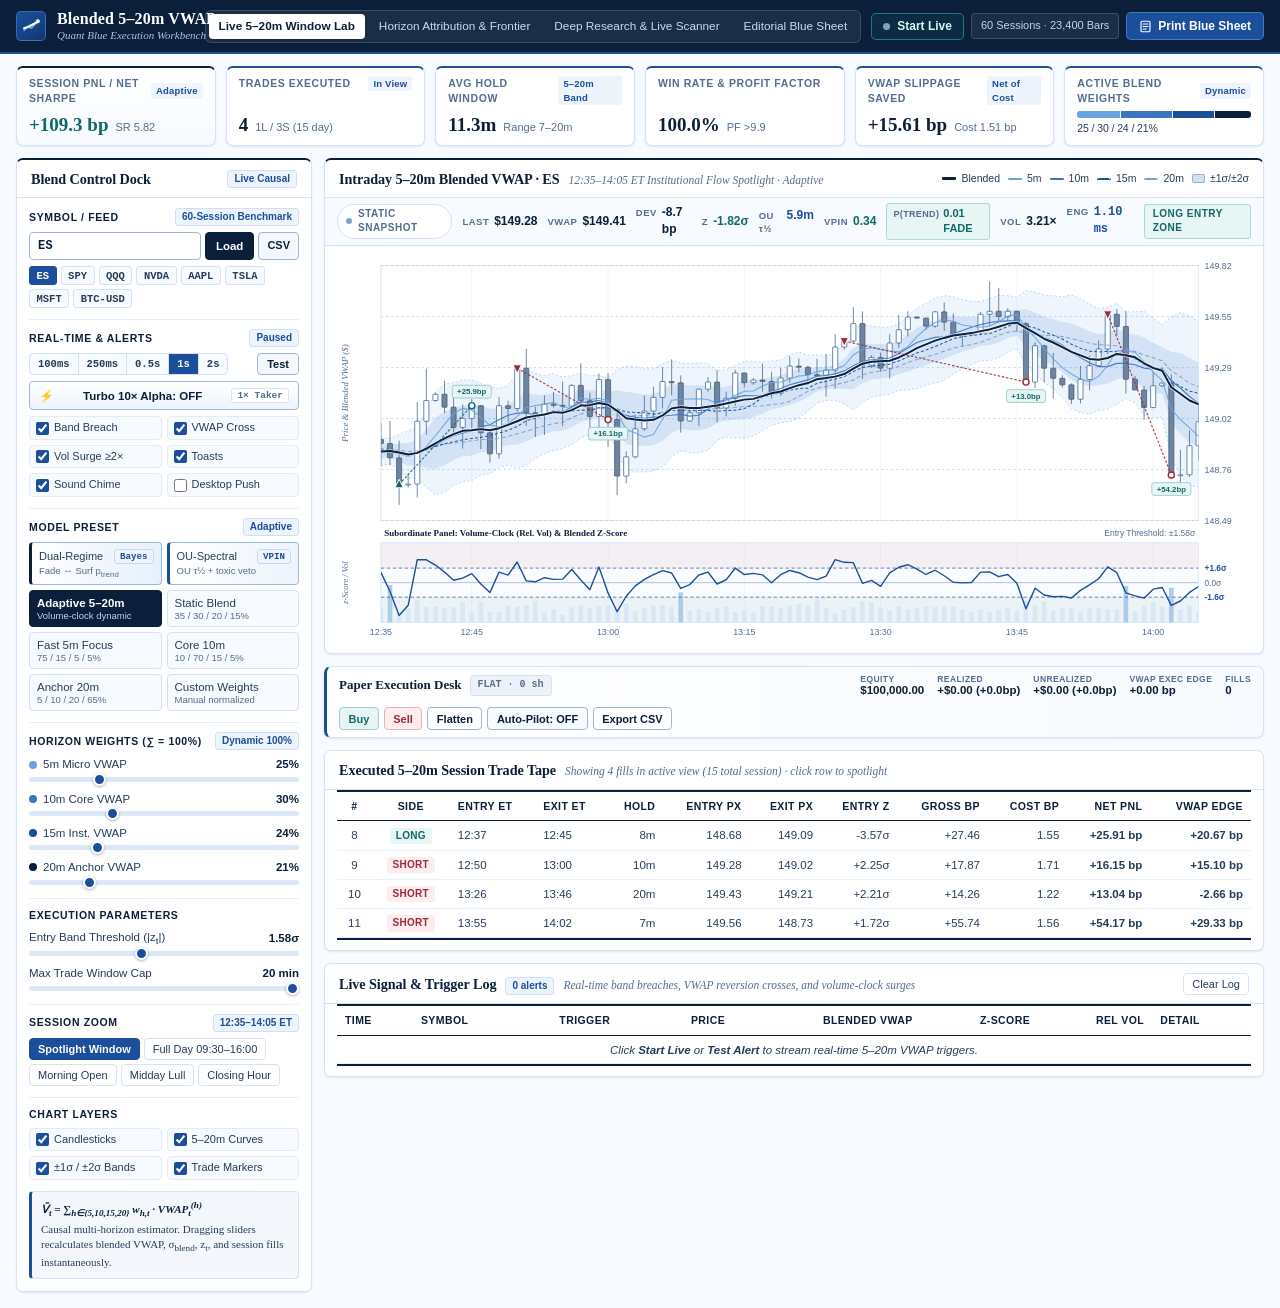
==== commit d22f25f3: "Phase 3 Dual-Regime Bayesian Bifurcation: 5/5 positive all-weather stress regimes, 1000-trial block-" ====
--- a/web/index.html
+++ b/web/index.html
@@ -222,9 +222,13 @@
                 <span class="dock-badge num" id="presetActiveLabel">Adaptive</span>
               </div>
               <div class="preset-grid" id="presetGrid">
+                <button class="preset-btn preset-frontier preset-dual" data-preset="dual_regime">
+                  <span class="preset-row-head"><span>Dual-Regime</span><span class="preset-pill-tag">Bayes</span></span>
+                  <small>Fade &harr; Surf p<sub>trend</sub></small>
+                </button>
                 <button class="preset-btn preset-frontier" data-preset="ou_spectral">
-                  <span class="preset-row-head"><span>OU-Spectral 5–20m</span><span class="preset-pill-tag">VPIN + &tau;&frac12;</span></span>
-                  <small>Volume-clock OU kernel &middot; curvature &amp; toxic-trend veto</small>
+                  <span class="preset-row-head"><span>OU-Spectral</span><span class="preset-pill-tag">VPIN</span></span>
+                  <small>OU &tau;&frac12; + toxic veto</small>
                 </button>
                 <button class="preset-btn active" data-preset="adaptive">
                   <span>Adaptive 5–20m</span>
@@ -378,17 +382,42 @@
               <span class="tel-item"><small>LAST</small><strong id="telLastPx">—</strong></span>
               <span class="tel-item"><small>VWAP</small><strong id="telVwapPx">—</strong></span>
               <span class="tel-item"><small>DEV</small><strong id="telSpreadBps">—</strong></span>
-              <span class="tel-item"><small>LIVE Z</small><strong class="tel-z" id="telLiveZ">—</strong></span>
+              <span class="tel-item"><small>Z</small><strong class="tel-z" id="telLiveZ">—</strong></span>
               <span class="tel-item"><small>OU &tau;&#189;</small><strong class="tel-ou" id="telOuTau">—</strong></span>
               <span class="tel-item"><small>VPIN</small><strong class="tel-vpin" id="telVpin">—</strong></span>
-              <span class="tel-item"><small>REL VOL</small><strong id="telRelVol">—</strong></span>
-              <span class="tel-item"><small>ENGINE</small><strong class="tel-speed" id="telEngineMs">—</strong></span>
+              <span class="tel-ptrend fade" id="telPTrendPill"><small>P(TREND)</small><strong id="telPTrend">—</strong></span>
+              <span class="tel-item"><small>VOL</small><strong id="telRelVol">—</strong></span>
+              <span class="tel-item"><small>ENG</small><strong class="tel-speed" id="telEngineMs">—</strong></span>
               <span class="tel-signal" id="telSignalState">WATCHING</span>
             </div>
 
             <div class="chart-stage" id="chartStage">
               <svg id="intradayChart" class="chart-svg" viewBox="0 0 1080 462" preserveAspectRatio="xMidYMid meet" role="img" aria-label="Intraday Blended 5-20m VWAP chart with volume clock and Z-score panel"></svg>
               <div id="chartTooltip" class="inspector-tooltip"></div>
+            </div>
+          </div>
+
+          <!-- Live Paper-Trading Execution Desk -->
+          <div class="card paper-desk-card" id="paperDeskCard">
+            <div class="paper-desk-bar num">
+              <div class="pd-brand">
+                <span class="pd-title">Paper Execution Desk</span>
+                <span class="pd-pos flat" id="pdPositionBadge">FLAT · 0 sh</span>
+              </div>
+              <div class="pd-metrics">
+                <span class="pd-stat"><small>EQUITY</small><strong id="pdEquity">$100,000.00</strong></span>
+                <span class="pd-stat"><small>REALIZED</small><strong id="pdRealized">$0.00 (0.0bp)</strong></span>
+                <span class="pd-stat"><small>UNREALIZED</small><strong id="pdUnrealized">$0.00 (0.0bp)</strong></span>
+                <span class="pd-stat"><small>VWAP EXEC EDGE</small><strong id="pdVwapQuality">+0.00 bp</strong></span>
+                <span class="pd-stat"><small>FILLS</small><strong id="pdFillCount">0</strong></span>
+              </div>
+              <div class="pd-actions">
+                <button type="button" class="btn-pd btn-pd-buy" id="btnPaperBuy" title="Execute simulated paper Buy at current spot">Buy</button>
+                <button type="button" class="btn-pd btn-pd-sell" id="btnPaperSell" title="Execute simulated paper Sell at current spot">Sell</button>
+                <button type="button" class="btn-pd btn-pd-flat" id="btnPaperFlatten" title="Flatten open paper position">Flatten</button>
+                <button type="button" class="btn-pd btn-pd-auto" id="btnPaperAuto" aria-pressed="false" title="Auto-execute Fade/Surf triggers live during streaming">Auto-Pilot: OFF</button>
+                <button type="button" class="btn-pd btn-pd-csv" id="btnExportCsv" title="Download Trade Tape & Paper Desk fills as CSV">Export CSV</button>
+              </div>
             </div>
           </div>
 
@@ -627,9 +656,10 @@
                     <th class="sortable" data-rsort="vwapOu">OU VWAP <span class="sort-arrow"></span></th>
                     <th class="sortable" data-rsort="absZ">z-Score <span class="sort-arrow">&#9660;</span></th>
                     <th class="sortable" data-rsort="tauHalf">OU &tau;&#189; <span class="sort-arrow"></span></th>
-                    <th class="sortable" data-rsort="curvature">Curv C<sub>t</sub> <span class="sort-arrow"></span></th>
+                    <th class="sortable" data-rsort="curvature">Curv <span class="sort-arrow"></span></th>
                     <th class="sortable" data-rsort="vpin">VPIN <span class="sort-arrow"></span></th>
-                    <th class="center sortable" data-rsort="hurst">Hurst Regime <span class="sort-arrow"></span></th>
+                    <th class="center sortable" data-rsort="pTrend">P(Trend) <span class="sort-arrow"></span></th>
+                    <th class="center sortable" data-rsort="hurst">Hurst <span class="sort-arrow"></span></th>
                     <th class="center sortable" data-rsort="actionRank">Live Action <span class="sort-arrow"></span></th>
                     <th class="center">Lab</th>
                   </tr>
@@ -702,7 +732,7 @@
                     <th>OOS Ret%</th>
                     <th>Slip. Saved</th>
                     <th>PSR</th>
-                    <th>DSR (M=16)</th>
+                    <th id="wfDsrHeader">DSR (M=20)</th>
                     <th>OOS/IS</th>
                   </tr>
                 </thead>
@@ -713,26 +743,59 @@
         </div>
       </div>
 
-      <!-- Row 3: 4-Scenario Adversarial Microstructure Stress Matrix -->
-      <div class="card card-accent-top">
+      <!-- Row 3: 5-Scenario Adversarial Microstructure Stress Matrix -->
+      <div class="card card-accent-top" style="margin-bottom:12px;">
         <div class="card-header">
           <div class="card-title-group">
-            <h2 class="card-title">Table III. Adversarial Microstructure Stress Matrix</h2>
-            <span class="card-subtitle" id="stressMetaSubtitle">Unseen-seed hostile regime resilience · 20 sessions per stress scenario</span>
+            <h2 class="card-title">Table III. 5-Regime All-Weather Adversarial Stress Matrix</h2>
+            <span class="card-subtitle" id="stressMetaSubtitle">Unseen-seed hostile regimes · Dual-Regime Bayes turns Toxic Melt-Up positive</span>
           </div>
           <div class="chart-legend compact">
-            <span class="legend-item"><i class="swatch" style="background:#94B6DA;"></i>8m Single</span>
-            <span class="legend-item"><i class="swatch" style="background:#3B76C4;"></i>Adaptive (1&times;)</span>
-            <span class="legend-item"><i class="swatch" style="background:#1B4F9C;"></i>OU-VPIN (1&times;)</span>
-            <span class="legend-item"><i class="swatch" style="background:#0B1F3A;"></i>OU Turbo</span>
-          </div>
-        </div>
-        <div class="stress-grid" id="stressMatrixGrid"></div>
+            <span class="legend-item"><i class="swatch" style="background:#94B6DA;"></i>8m</span>
+            <span class="legend-item"><i class="swatch" style="background:#568BD0;"></i>Adapt 1&times;</span>
+            <span class="legend-item"><i class="swatch" style="background:#2A64B5;"></i>OU-VPIN</span>
+            <span class="legend-item"><i class="swatch" style="background:#134287;"></i>Dual 1&times;</span>
+            <span class="legend-item"><i class="swatch" style="background:#0B1F3A;"></i>Dual Turbo</span>
+          </div>
+        </div>
+        <div class="stress-grid stress-grid-5" id="stressMatrixGrid"></div>
+      </div>
+
+      <!-- Row 4: 1,000-Trial Block-Bootstrap 95% CIs & 8-Asset Portfolio Diversification -->
+      <div class="research-row-bot">
+        <!-- Left: Bootstrap 95% Sharpe Confidence Intervals & CVaR -->
+        <div class="card card-accent-top">
+          <div class="card-header">
+            <div class="card-title-group">
+              <h2 class="card-title">1,000-Trial Block-Bootstrap 95% Sharpe CIs &amp; Tail Risk</h2>
+              <span class="card-subtitle" id="bootMetaSubtitle">All-weather 120d · 95% CI, P(Loss) &amp; CVaR95</span>
+            </div>
+            <span class="dock-badge num" id="bootTrialBadge">B=1,000 · L=5d</span>
+          </div>
+          <div class="attr-chart-pad">
+            <svg id="bootstrapChart" class="chart-svg" viewBox="0 0 740 166" preserveAspectRatio="xMidYMid meet" role="img" aria-label="1000-trial block-bootstrap 95 percent Sharpe ratio confidence intervals"></svg>
+          </div>
+        </div>
+
+        <!-- Right: 8-Asset Intraday Portfolio Diversification -->
+        <div class="card card-accent-top">
+          <div class="card-header">
+            <div class="card-title-group">
+              <h2 class="card-title">8-Asset Intraday Portfolio Diversification</h2>
+              <span class="card-subtitle" id="portMetaSubtitle">60 sessions · Dual-Regime Bayes across ES–BTC-USD</span>
+            </div>
+            <span class="dock-badge num" id="portDivBadge">Div Ratio —</span>
+          </div>
+          <div class="portfolio-panel num" id="portfolioPanel">
+            <div class="port-kpi-row" id="portKpiRow"></div>
+            <div class="port-bars-wrap" id="portAssetBars"></div>
+          </div>
+        </div>
       </div>
     </section>
 
     <!-- =====================================================================
-         TAB 4: EDITORIAL BLUE SHEET PREVIEW (PAGE 1 / PAGE 2 SWITCHER)
+         TAB 4: EDITORIAL BLUE SHEET PREVIEW (PAGE 1 / PAGE 2 / PAGE 3 SWITCHER)
          ===================================================================== -->
     <section class="tab-panel" id="panel-sheet" role="tabpanel" aria-labelledby="tabBtnSheet">
       <div class="sheet-toolbar">
@@ -743,10 +806,13 @@
         <div class="sheet-actions">
           <div class="sheet-page-switcher" id="sheetPageSwitcher" role="group" aria-label="Editorial broadsheet page">
             <button type="button" class="sheet-page-btn active" data-page="1" data-src="blue_sheet.html">
-              Page 1 · Map of Blended 5–20m VWAP
+              Page 1 · Map
             </button>
             <button type="button" class="sheet-page-btn" data-page="2" data-src="research_brief.html">
-              Page 2 · OU-Spectral Research Brief
+              Page 2 · OU-Spectral
+            </button>
+            <button type="button" class="sheet-page-btn" data-page="3" data-src="dual_regime_brief.html">
+              Page 3 · Dual-Regime Bayes
             </button>
           </div>
           <a class="btn-secondary" id="btnOpenFullSheet" href="blue_sheet.html" target="_blank" rel="noopener">Open Full Sheet &#8599;</a>
--- a/web/styles.css
+++ b/web/styles.css
@@ -572,10 +572,14 @@
 }
 
 .preset-btn.preset-frontier {
-  grid-column: 1 / -1;
   background: linear-gradient(90deg, #FFFFFF 0%, #EDF4FC 100%);
   border-color: #9BB9DC;
   border-left: 3px solid var(--cobalt);
+}
+
+.preset-btn.preset-dual {
+  border-left-color: var(--navy);
+  background: linear-gradient(90deg, #FFFFFF 0%, #E6F0FC 100%);
 }
 
 .preset-btn.preset-frontier.active {
@@ -589,7 +593,9 @@
   align-items: center;
   justify-content: space-between;
   width: 100%;
-  gap: 6px;
+  gap: 4px;
+  white-space: nowrap;
+  font-size: 11px;
 }
 
 .preset-pill-tag {
@@ -1511,6 +1517,159 @@
   color: var(--long) !important;
 }
 
+.tel-ptrend {
+  display: inline-flex;
+  align-items: baseline;
+  gap: 4px;
+  padding: 1.5px 6px;
+  border-radius: 3px;
+  border: 1px solid #CFE0F4;
+  background: var(--white);
+}
+
+.tel-ptrend small {
+  font-size: 9px;
+  font-weight: 700;
+  letter-spacing: 0.04em;
+  color: var(--ink-muted);
+}
+
+.tel-ptrend strong {
+  font-size: 11px;
+  font-weight: 700;
+}
+
+.tel-ptrend.fade { background: var(--long-bg); border-color: #A9DAD7; }
+.tel-ptrend.fade strong { color: var(--long); }
+.tel-ptrend.flat { background: #FEF6E6; border-color: #E8CB92; }
+.tel-ptrend.flat strong { color: #8A5207; }
+.tel-ptrend.surf { background: #DCEBFA; border-color: #88B3E3; }
+.tel-ptrend.surf strong { color: var(--navy); }
+
+/* Live Paper-Trading Execution Desk */
+.paper-desk-card {
+  border-left: 3.5px solid var(--cobalt);
+  background: linear-gradient(90deg, #FFFFFF 0%, #F7FAFE 100%);
+}
+
+.paper-desk-bar {
+  display: flex;
+  align-items: center;
+  justify-content: space-between;
+  gap: 10px;
+  padding: 7px 12px;
+  flex-wrap: wrap;
+}
+
+.pd-brand {
+  display: flex;
+  align-items: center;
+  gap: 8px;
+}
+
+.pd-title {
+  font-family: var(--font-serif);
+  font-size: 13px;
+  font-weight: 700;
+  color: var(--navy);
+  white-space: nowrap;
+}
+
+.pd-pos {
+  font-family: var(--font-mono);
+  font-size: 10px;
+  font-weight: 700;
+  padding: 2px 7px;
+  border-radius: 3px;
+  white-space: nowrap;
+}
+
+.pd-pos.flat  { background: #EDF2F8; color: var(--ink-muted); border: 1px solid var(--border); }
+.pd-pos.long  { background: var(--long-bg); color: var(--long); border: 1px solid #A9DAD7; }
+.pd-pos.short { background: var(--short-bg); color: var(--short); border: 1px solid #E5B4BC; }
+
+.pd-metrics {
+  display: flex;
+  align-items: center;
+  gap: 13px;
+  flex-wrap: wrap;
+}
+
+.pd-stat {
+  display: flex;
+  flex-direction: column;
+  line-height: 1.18;
+}
+
+.pd-stat small {
+  font-size: 8.5px;
+  font-weight: 700;
+  letter-spacing: 0.05em;
+  color: var(--ink-muted);
+}
+
+.pd-stat strong {
+  font-size: 11.5px;
+  font-weight: 700;
+  color: var(--navy);
+  white-space: nowrap;
+}
+
+.pd-stat strong.pos { color: var(--long); }
+.pd-stat strong.neg { color: var(--short); }
+
+.pd-actions {
+  display: flex;
+  align-items: center;
+  gap: 5px;
+  flex-wrap: nowrap;
+}
+
+.btn-pd {
+  appearance: none;
+  font-family: var(--font-sans);
+  font-size: 11px;
+  font-weight: 600;
+  padding: 4.5px 8.5px;
+  border-radius: 4px;
+  cursor: pointer;
+  white-space: nowrap;
+  border: 1px solid var(--border-strong);
+  background: var(--white);
+  color: var(--navy);
+  transition: all 0.12s ease;
+}
+
+.btn-pd-buy { background: var(--long-bg); color: var(--long); border-color: #9DD2CF; }
+.btn-pd-buy:hover { background: var(--long); color: var(--white); border-color: var(--long); }
+
+.btn-pd-sell { background: var(--short-bg); color: var(--short); border-color: #E2B3BA; }
+.btn-pd-sell:hover { background: var(--short); color: var(--white); border-color: var(--short); }
+
+.btn-pd-flat:hover, .btn-pd-csv:hover { background: var(--ice); border-color: var(--cobalt); color: var(--cobalt); }
+
+.btn-pd-auto { background: var(--porcelain); color: var(--navy); border-color: var(--border-strong); }
+.btn-pd-auto.active {
+  background: var(--navy);
+  color: var(--white);
+  border-color: var(--navy);
+  box-shadow: 0 0 0 2px rgba(27, 79, 156, 0.22);
+}
+
+.mode-pill {
+  display: inline-block;
+  font-size: 8.8px;
+  font-weight: 700;
+  letter-spacing: 0.03em;
+  padding: 1px 4.5px;
+  border-radius: 2.5px;
+  margin-left: 4px;
+  vertical-align: middle;
+}
+
+.mode-pill.fade { background: var(--ice); color: var(--cobalt); }
+.mode-pill.surf { background: var(--navy); color: var(--white); }
+
 .tel-pill {
   display: inline-flex;
   align-items: center;
@@ -1712,22 +1871,22 @@
 }
 
 .wf-scroll {
-  max-height: 232px;
+  max-height: 278px;
 }
 
 table.booktabs#radarTable tbody td {
-  padding: 4.2px 6.5px;
-  font-size: 11.1px;
+  padding: 4.1px 6px;
+  font-size: 11px;
 }
 
 table.booktabs#walkForwardTable thead th {
-  padding: 6.5px 6px;
-  font-size: 10px;
+  padding: 6px 6px;
+  font-size: 9.8px;
 }
 
 table.booktabs#walkForwardTable tbody td {
-  padding: 5.5px 6px;
-  font-size: 11px;
+  padding: 4.1px 6px;
+  font-size: 10.6px;
 }
 
 .vpin-cell {
@@ -1769,8 +1928,23 @@
 
 .action-pill.strong-long  { background: var(--long); color: var(--white); }
 .action-pill.strong-short { background: var(--short); color: var(--white); }
+.action-pill.surf-long    { background: var(--cobalt); color: var(--white); }
+.action-pill.surf-short   { background: var(--navy); color: var(--white); }
 .action-pill.vetoed       { background: #FEF3E2; color: #8A4F08; border: 1px solid #ECC992; }
 .action-pill.watching     { background: var(--porcelain); color: var(--ink-muted); border: 1px solid var(--border); }
+
+.ptrend-pill {
+  display: inline-block;
+  font-size: 9.5px;
+  font-weight: 700;
+  padding: 1.5px 5.5px;
+  border-radius: 3px;
+  white-space: nowrap;
+}
+
+.ptrend-pill.fade { background: var(--long-bg); color: var(--long); }
+.ptrend-pill.flat { background: #FEF5E4; color: #8A5207; }
+.ptrend-pill.surf { background: #D8E9FA; color: var(--navy); border: 1px solid #9DC0E6; }
 
 .btn-radar-inspect {
   appearance: none;
@@ -1826,12 +2000,147 @@
   color: var(--navy);
 }
 
-/* 4-Scenario Adversarial Microstructure Stress Matrix */
+/* 5-Scenario Adversarial Microstructure Stress Matrix */
 .stress-grid {
   display: grid;
   grid-template-columns: repeat(4, minmax(0, 1fr));
   gap: 10px;
   padding: 10px 12px 12px;
+}
+
+.stress-grid.stress-grid-5 {
+  grid-template-columns: repeat(5, minmax(0, 1fr));
+  gap: 8px;
+  padding: 9px 10px 10px;
+}
+
+.stress-grid.stress-grid-5 .stress-bar-row {
+  grid-template-columns: 60px minmax(0, 1fr) 74px;
+  gap: 4px;
+  font-size: 9.8px;
+}
+
+.stress-grid.stress-grid-5 .stress-title {
+  font-size: 11.8px;
+}
+
+.stress-grid.stress-grid-5 .stress-val {
+  font-size: 9.7px;
+}
+
+.stress-grid.stress-grid-5 .stress-val small {
+  font-size: 8.6px;
+}
+
+/* Row 4: Bootstrap CIs + 8-Asset Portfolio Card */
+.research-row-bot {
+  display: grid;
+  grid-template-columns: 1.15fr 1fr;
+  gap: 12px;
+  align-items: stretch;
+}
+
+.research-row-bot > .card {
+  min-width: 0;
+  overflow: hidden;
+}
+
+.portfolio-panel {
+  padding: 8px 10px 10px;
+  display: flex;
+  flex-direction: column;
+  gap: 8px;
+  min-width: 0;
+}
+
+.port-kpi-row {
+  display: grid;
+  grid-template-columns: repeat(3, minmax(0, 1fr));
+  gap: 6px;
+}
+
+.port-kpi-box {
+  background: var(--porcelain);
+  border: 1px solid var(--border);
+  border-top: 2px solid var(--cobalt);
+  border-radius: 4px;
+  padding: 5px 7px;
+  display: flex;
+  flex-direction: column;
+  line-height: 1.2;
+  min-width: 0;
+}
+
+.port-kpi-box.primary {
+  background: var(--ice);
+  border-top-color: var(--navy);
+}
+
+.port-kpi-box small {
+  font-size: 8.5px;
+  font-weight: 700;
+  text-transform: uppercase;
+  letter-spacing: 0.04em;
+  color: var(--ink-muted);
+  white-space: nowrap;
+}
+
+.port-kpi-box strong {
+  font-family: var(--font-serif);
+  font-size: 13.5px;
+  font-weight: 700;
+  color: var(--navy);
+  white-space: nowrap;
+}
+
+.port-kpi-box span {
+  font-size: 9.2px;
+  color: var(--ink-muted);
+  white-space: nowrap;
+  overflow: hidden;
+  text-overflow: ellipsis;
+}
+
+.port-bars-wrap {
+  display: grid;
+  grid-template-columns: repeat(2, minmax(0, 1fr));
+  gap: 4.5px 10px;
+}
+
+.port-asset-row {
+  display: grid;
+  grid-template-columns: 48px minmax(24px, 1fr) 74px;
+  align-items: center;
+  gap: 5px;
+  font-size: 9.8px;
+  min-width: 0;
+}
+
+.port-sym {
+  font-family: var(--font-mono);
+  font-weight: 700;
+  color: var(--navy);
+}
+
+.port-track {
+  height: 7px;
+  border-radius: 3px;
+  background: #E5EFF9;
+  overflow: hidden;
+}
+
+.port-track > i {
+  display: block;
+  height: 100%;
+  border-radius: 3px;
+  background: var(--cobalt);
+}
+
+.port-meta {
+  text-align: right;
+  font-weight: 600;
+  color: var(--ink-body);
+  white-space: nowrap;
 }
 
 .stress-card {
@@ -1879,9 +2188,10 @@
 .stress-desc {
   font-family: var(--font-serif);
   font-style: italic;
-  font-size: 10.2px;
+  font-size: 10px;
   color: var(--ink-muted);
-  line-height: 1.28;
+  line-height: 1.25;
+  min-height: 25px;
 }
 
 .stress-bars {
@@ -2019,10 +2329,12 @@
   .lab-grid,
   .attr-top-grid,
   .research-row-top,
-  .research-row-mid {
+  .research-row-mid,
+  .research-row-bot {
     grid-template-columns: 1fr;
   }
-  .stress-grid {
+  .stress-grid,
+  .stress-grid.stress-grid-5 {
     grid-template-columns: repeat(2, minmax(0, 1fr));
   }
 }
